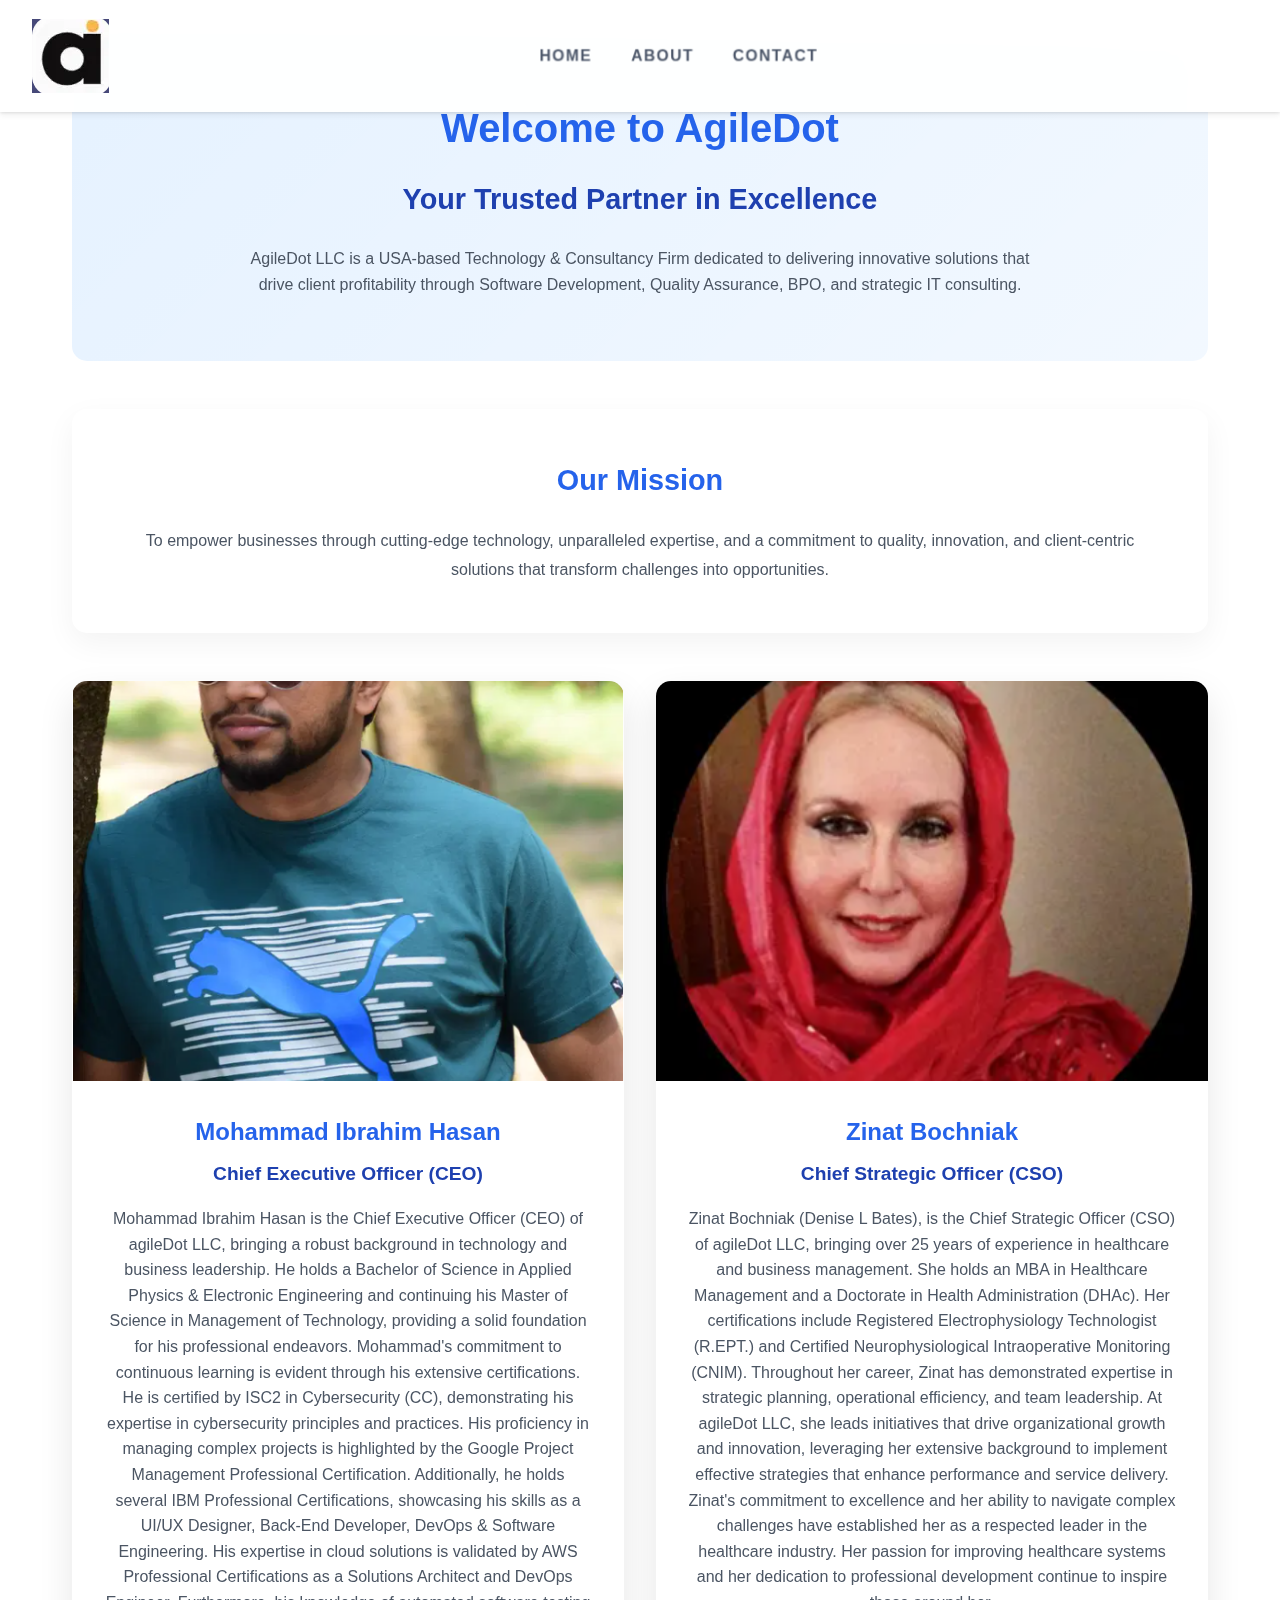
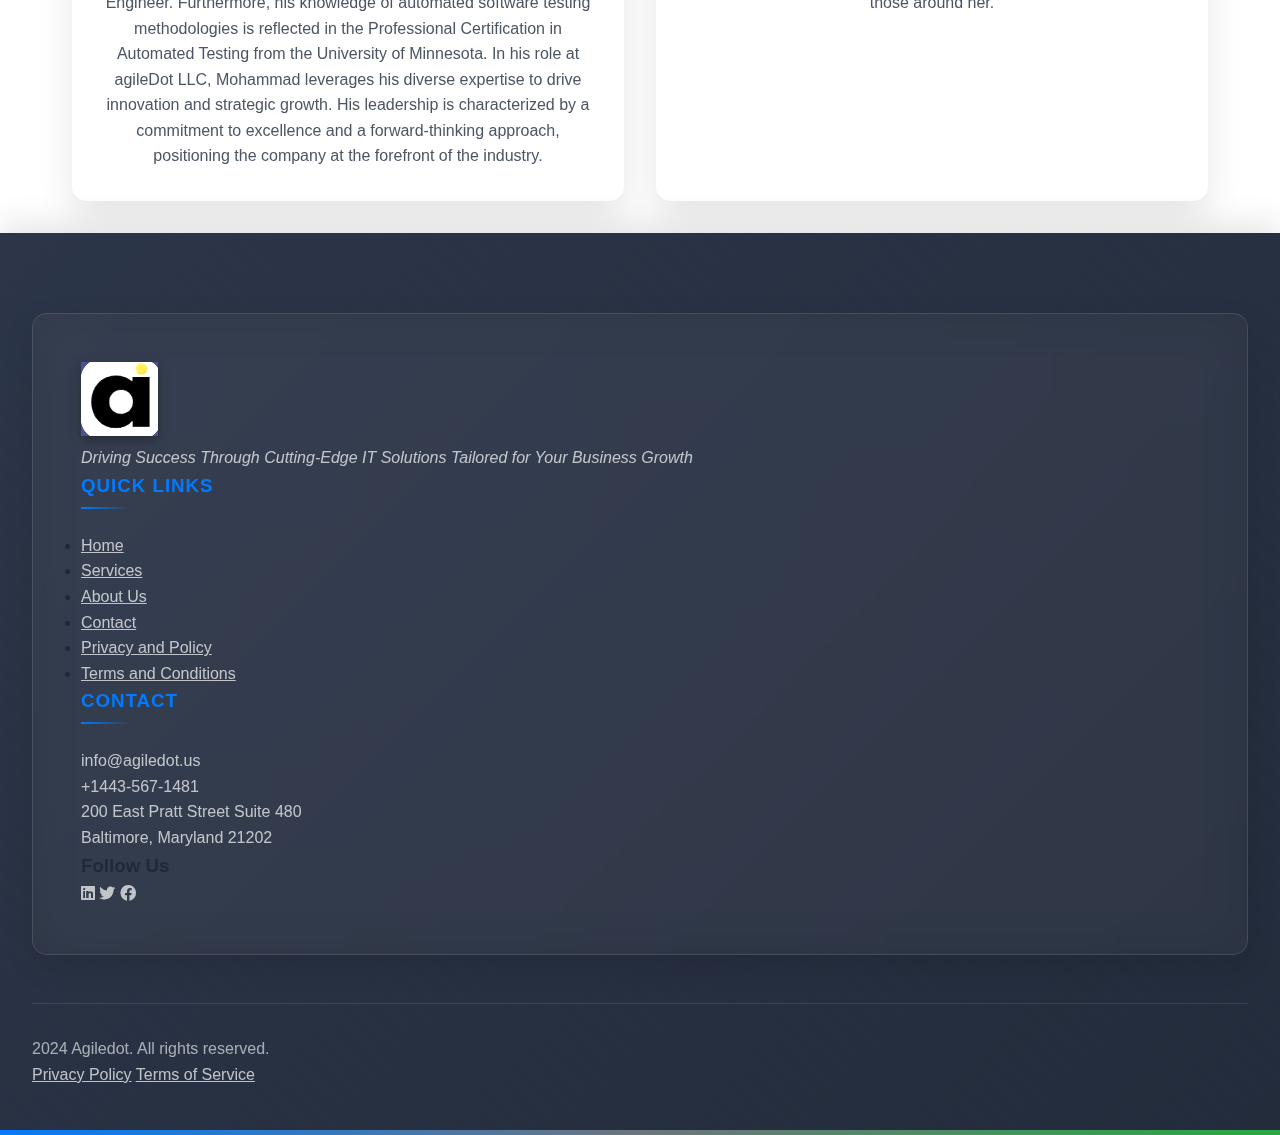
==== about.html @ 76a9b47a "Initial commit" ====
<!DOCTYPE html>
<html lang="en">
<head>
    <meta charset="UTF-8">
    <meta name="viewport" content="width=device-width, initial-scale=1.0">
    <title>About AgileDot - Your Trusted Technology Partner</title>
    <link rel="stylesheet" href="styles.css">
    <link rel="stylesheet" href="https://cdnjs.cloudflare.com/ajax/libs/font-awesome/6.0.0-beta3/css/all.min.css">
</head>
<body class="about-page">
    <nav class="navbar">
        <div class="navbar-container">
            <div class="logo">
                <img src="./images/logo.png" alt="logo">
            </div>
            <div class="nav-links">
                <a href="index.html">Home</a>
                <a href="about.html">About</a>
                <a href="contact.html">Contact</a>
            </div>
    </nav>

    <main class="about-main">
        <section class="about-hero">
            <div class="hero-content">
                <h1 class="hero-title">Welcome to AgileDot</h1>
                <h2 class="hero-subtitle">Your Trusted Partner in Excellence</h2>
                <p class="hero-description">
                    AgileDot LLC is a USA-based Technology & Consultancy Firm dedicated to delivering innovative solutions 
                    that drive client profitability through Software Development, Quality Assurance, BPO, and strategic IT consulting.
                </p>
            </div>
        </section>

        <section class="about-company">
            <div class="company-mission">
                <h3>Our Mission</h3>
                <p>
                    To empower businesses through cutting-edge technology, unparalleled expertise, and a commitment to 
                    quality, innovation, and client-centric solutions that transform challenges into opportunities.
                </p>
            </div>
        </section>

        <section class="leadership-section">
            <div class="leadership-container">
                <div class="leader-card" data-aos="fade-right">
                    <div class="leader-image">
                        <img src="./images/ibrahim vai.png" alt="Mohammad Ibrahim Hasan">
                        <div class="leader-overlay">
                            <h4>Mohammad Ibrahim Hasan</h4>
                            <p>Chief Executive Officer</p>
                        </div>
                    </div>
                    <div class="leader-details">
                        <h3>Mohammad Ibrahim Hasan</h3>
                        <h4>Chief Executive Officer (CEO)</h4>
                        <!-- <div class="leader-credentials">
                            <div class="credential-group">
                                <i class="fas fa-graduation-cap"></i>
                                <span>B.Sc. Applied Physics & Electronic Engineering</span>
                            </div>
                            <div class="credential-group">
                                <i class="fas fa-certificate"></i>
                                <span>Certifications: ISC2 Cybersecurity, Google Project Management, IBM Professional</span>
                            </div>
                        </div> -->
                        <p class="leader-bio">
                            Mohammad Ibrahim Hasan is the Chief Executive Officer (CEO) of agileDot LLC, bringing a robust background in technology and business leadership. He holds a Bachelor of Science in Applied Physics & Electronic Engineering and continuing his Master of Science in Management of Technology, providing a solid foundation for his professional endeavors.
Mohammad's commitment to continuous learning is evident through his extensive certifications. He is certified by ISC2 in Cybersecurity (CC), demonstrating his expertise in cybersecurity principles and practices. His proficiency in managing complex projects is highlighted by the Google Project Management Professional Certification. Additionally, he holds several IBM Professional Certifications, showcasing his skills as a UI/UX Designer, Back-End Developer, DevOps & Software Engineering. His expertise in cloud solutions is validated by AWS Professional Certifications as a Solutions Architect and DevOps Engineer. Furthermore, his knowledge of automated software testing methodologies is reflected in the Professional Certification in Automated Testing from the University of Minnesota.
In his role at agileDot LLC, Mohammad leverages his diverse expertise to drive innovation and strategic growth. His leadership is characterized by a commitment to excellence and a forward-thinking approach, positioning the company at the forefront of the industry.
                        </p>
                    </div>
                </div>

                <div class="leader-card" data-aos="fade-left">
                    <div class="leader-image">
                        <img src="./images/zinnat mam.png" alt="Zinat Bochniak">
                        <div class="leader-overlay">
                            <h4>Zinat Bochniak</h4>
                            <p>Chief Strategic Officer</p>
                        </div>
                    </div>
                    <div class="leader-details">
                        <h3>Zinat Bochniak</h3>
                        <h4>Chief Strategic Officer (CSO)</h4>
                        <!-- <div class="leader-credentials">
                            <div class="credential-group">
                                <i class="fas fa-graduation-cap"></i>
                                <span>MBA Healthcare Management, Doctorate in Health Administration</span>
                            </div>
                            <div class="credential-group">
                                <i class="fas fa-certificate"></i>
                                <span>Certifications: R.EPT, CNIM</span>
                            </div>
                        </div> -->
                        <p class="leader-bio">
                            Zinat Bochniak (Denise L Bates), is the Chief Strategic Officer (CSO) of agileDot LLC, bringing over 25 years of experience in healthcare and business management. She holds an MBA in Healthcare Management and a Doctorate in Health Administration (DHAc). Her certifications include Registered Electrophysiology Technologist (R.EPT.) and Certified Neurophysiological Intraoperative Monitoring (CNIM).
Throughout her career, Zinat has demonstrated expertise in strategic planning, operational efficiency, and team leadership. At agileDot LLC, she leads initiatives that drive organizational growth and innovation, leveraging her extensive background to implement effective strategies that enhance performance and service delivery.
Zinat's commitment to excellence and her ability to navigate complex challenges have established her as a respected leader in the healthcare industry. Her passion for improving healthcare systems and her dedication to professional development continue to inspire those around her.
                        </p>
                    </div>
                </div>
            </div>
        </section>
    </main>

    <footer class="footer">
        <div class="footer-container">
            <div class="footer-content">
                <div class="footer-logo">
                    <img src="./images/logo.png" alt="AgileDot Logo">
                    <p>Driving Success Through Cutting-Edge IT Solutions Tailored for Your Business Growth</p>
                </div>
                <div class="footer-links">
                    <div class="footer-section">
                        <h3>Quick Links</h3>
                        <ul>
                            <li><a href="index.html">Home</a></li>
                            <li><a href="#services">Services</a></li>
                            <li><a href="about.html">About Us</a></li>
                            <li><a href="contact.html">Contact</a></li>
                            <li><a href="#">Privacy and Policy</a></li>
                            <li><a href="#">Terms and Conditions</a></li>
                        </ul>
                    </div>
                    <div class="footer-section">
                        <h3>Contact</h3>
                        <p>info@agiledot.us</p>
                        <p>+1443-567-1481</p>
                        <p>200 East Pratt Street Suite 480</p>
                        <p>Baltimore, Maryland 21202</p>
                    </div>
                </div>
                <div class="footer-social">
                    <h3>Follow Us</h3>
                    <div class="social-links">
                        <a href="#"><i class="fab fa-linkedin"></i></a>
                        <a href="#"><i class="fab fa-twitter"></i></a>
                        <a href="#"><i class="fab fa-facebook"></i></a>
                    </div>
                </div>
            </div>
            <div class="footer-bottom">
                <p> 2024 Agiledot. All rights reserved.</p>
                <div class="footer-legal-links">
                    <a href="#">Privacy Policy</a>
                    <a href="#">Terms of Service</a>
                </div>
            </div>
        </div>
    </footer>

    <script src="script.js"></script>
</body>
</html>
---- styles.css ----
/* Modern CSS Reset and Variables */
:root {
    --primary-color: #2563eb;
    --secondary-color: #1e40af;
    --text-color: #1f2937;
    --background-color: #ffffff;
    --accent-color: #3b82f6;
    --primary-gradient: linear-gradient(135deg, #2563eb, #1e40af);
    --secondary-gradient: linear-gradient(45deg, #4338ca, #3730a3);
    --text-gradient: linear-gradient(90deg, #ffffff, #e2e8f0);
    --hover-transition: all 0.4s cubic-bezier(0.4, 0, 0.2, 1);
    --primary-gradient: linear-gradient(135deg, #2563eb, #1e40af);
    --secondary-gradient: linear-gradient(45deg, #3b82f6, #2563eb);
    --text-color-dark: #1f2937;
    --text-color-light: #4b5563;
    --transition-speed: 0.6s;
    --border-radius: 30px;
}

* {
    margin: 0;
    padding: 0;
    box-sizing: border-box;
}

body {
    font-family: 'Segoe UI', Tahoma, Geneva, Verdana, sans-serif;
    line-height: 1.6;
    color: var(--text-color);
}

/* Advanced Navigation Bar Styling */
.navbar {
    display: flex;
    justify-content: space-between;
    align-items: center;
    padding: 1.5rem 4rem;
    position: fixed;
    top: 0;
    left: 0;
    width: 100%;
    z-index: 1000;
    background: rgba(255, 255, 255, 0.95);
    backdrop-filter: saturate(180%) blur(20px);
    box-shadow: 
        0 4px 6px rgba(0, 0, 0, 0.05),
        0 1px 3px rgba(0, 0, 0, 0.1);
    transition: all 0.4s cubic-bezier(0.4, 0, 0.2, 1);
    will-change: transform, background-color;
}

.navbar-container {
    display: flex;
    align-items: center;
    width: 100%;
    max-width: 2400px;
    margin: 0 auto;
}

.logo {
    display: flex;
    align-items: center;
    font-size: 1.8rem;
    font-weight: 900;
    color: #2563eb;
    text-transform: uppercase;
    letter-spacing: 2px;
    perspective: 1000px;
    transform-style: preserve-3d;
    transition: all 0.4s cubic-bezier(0.4, 0, 0.2, 1);
}

.logo:hover {
    transform: 
        perspective(1000px) 
        rotateX(10deg) 
        rotateY(10deg) 
        scale(1.05);
}

.nav-links {
    display: flex;
    align-items: center;
    justify-content: center;
    flex-grow: 1;
    gap: 3rem;
    perspective: 2000px;
    transform-style: preserve-3d;
}

.nav-links a {
    position: relative;
    text-decoration: none;
    color: #4a5568;
    font-weight: 600;
    font-size: 1.1rem;
    text-transform: uppercase;
    letter-spacing: 1.5px;
    transition: all 0.4s cubic-bezier(0.4, 0, 0.2, 1);
    transform: translateZ(-50px);
    will-change: transform, color;
}

.nav-links a::before {
    content: '';
    position: absolute;
    bottom: -8px;
    left: 0;
    width: 0;
    height: 3px;
    background: linear-gradient(
        to right, 
        #2563eb, 
        #3b82f6
    );
    transition: 
        width 0.4s cubic-bezier(0.4, 0, 0.2, 1),
        background 0.4s ease;
}

.nav-links a:hover {
    color: #2563eb;
    transform: 
        perspective(2000px) 
        translateZ(0) 
        rotateX(10deg) 
        scale(1.1);
}

.nav-links a:hover::before {
    width: 100%;
}

.nav-cta {
    display: flex;
    align-items: center;
    gap: 1.5rem;
}

.nav-cta-button {
    padding: 0.8rem 2rem;
    background: linear-gradient(
        135deg, 
        #2563eb, 
        #3b82f6
    );
    color: white;
    border-radius: 50px;
    font-weight: 700;
    text-transform: uppercase;
    letter-spacing: 1.5px;
    box-shadow: 
        0 10px 20px rgba(37, 99, 235, 0.2),
        0 6px 10px rgba(37, 99, 235, 0.1);
    transition: all 0.4s cubic-bezier(0.4, 0, 0.2, 1);
    will-change: transform, box-shadow;
}

.nav-cta-button:hover {
    transform: translateY(-5px);
    box-shadow: 
        0 15px 30px rgba(37, 99, 235, 0.3),
        0 10px 15px rgba(37, 99, 235, 0.2);
}

/* Responsive Adjustments */
@media (max-width: 1400px) {
    .navbar {
        padding: 1.2rem 2rem;
    }

    .nav-links {
        gap: 2.5rem;
    }

    .nav-links a {
        font-size: 1rem;
    }
}

@media (max-width: 1024px) {
    .navbar {
        padding: 1rem 1.5rem;
    }

    .nav-links {
        gap: 2rem;
    }

    .nav-links a {
        font-size: 0.9rem;
    }

    .nav-cta-button {
        padding: 0.6rem 1.5rem;
    }
}

@media (max-width: 768px) {
    .navbar {
        flex-direction: column;
        padding: 1rem;
    }

    .navbar-container {
        flex-direction: column;
        align-items: center;
    }

    .nav-links {
        margin: 1rem 0;
        gap: 1.5rem;
    }

    .nav-cta {
        flex-direction: column;
        width: 100%;
        align-items: center;
    }

    .nav-cta-button {
        width: 100%;
        text-align: center;
    }
}

/* Hero Section Styles */
.hero-section {
    position: relative;
    height: 100vh;
    width: 100%;
    display: flex;
    align-items: center;
    justify-content: center;
    overflow: hidden;
    background: linear-gradient(135deg, #0a1930, #1e3a8a);
}

.hero-overlay {
    position: absolute;
    top: 0;
    left: 0;
    width: 100%;
    height: 100%;
    background: 
        linear-gradient(45deg, rgba(10, 25, 48, 0.95), rgba(30, 58, 138, 0.85)),
        url('images/tech-bg.jpg') center/cover;
    opacity: 1;
}

.hero-content {
    position: relative;
    z-index: 2;
    width: 100%;
    max-width: 100%;
    text-align: center;
    padding: 0 1rem;
    color: white;
}

.animate-text {
    font-size: min(3vw, 3.2rem);
    font-weight: 700;
    margin-bottom: 1.5rem;
    line-height: 1.2;
    opacity: 0;
    transform: translateY(30px);
    animation: fadeInUp 1s ease forwards;
    background: linear-gradient(120deg, #ffffff, #e2e8f0);
    -webkit-background-clip: text;
    background-clip: text;
    -webkit-text-fill-color: transparent;
    text-shadow: 0 2px 10px rgba(0, 0, 0, 0.1);
    white-space: nowrap;
    display: inline-block;
    width: auto;
}

.subtitle {
    font-size: 1.5rem;
    opacity: 0;
    transform: translateY(30px);
    animation: fadeInUp 1s ease forwards 0.5s;
    color: #e2e8f0;
    margin-bottom: 2rem;
}

.hero-buttons {
    display: flex;
    gap: 1rem;
    justify-content: center;
    opacity: 0;
    transform: translateY(30px);
    animation: fadeInUp 1s ease forwards 0.8s;
}

.btn {
    padding: 1rem 2rem;
    border-radius: 50px;
    font-weight: 600;
    text-decoration: none;
    transition: all 0.3s ease;
    text-transform: uppercase;
    letter-spacing: 1px;
}

.btn-primary {
    background: var(--primary-color);
    color: white;
    box-shadow: 0 4px 15px rgba(37, 99, 235, 0.3);
}

.btn-secondary {
    background: transparent;
    color: white;
    border: 2px solid rgba(255, 255, 255, 0.5);
}

.btn-primary:hover {
    transform: translateY(-2px);
    box-shadow: 0 6px 20px rgba(37, 99, 235, 0.4);
}

.btn-secondary:hover {
    background: rgba(255, 255, 255, 0.1);
    transform: translateY(-2px);
}

/* Quantum Particle Background */
@keyframes particleAnimation {
    0% { transform: translateY(0) rotate(0deg); }
    50% { transform: translateY(-50px) rotate(180deg); }
    100% { transform: translateY(0) rotate(360deg); }
}

.quantum-particles {
    position: absolute;
    top: 0;
    left: 0;
    width: 100%;
    height: 100%;
    pointer-events: none;
    overflow: hidden;
}

.quantum-particle {
    position: absolute;
    background: rgba(37, 99, 235, 0.1);
    border-radius: 50%;
    animation: particleAnimation 10s infinite linear;
    opacity: 0.5;
}

/* Mission and Vision Section */
.mission-vision-section {
    background: linear-gradient(135deg, #0a1930, #1e3a8a);
    position: relative;
    overflow: hidden;
    padding: 6rem 2rem;
}

.mission-vision-container {
    display: flex;
    justify-content: space-between;
    align-items: center;
    max-width: 1400px;
    margin: 0 auto;
    position: relative;
    z-index: 10;
}

.mission-card, .vision-card {
    width: 48%;
    background: rgba(255, 255, 255, 0.05);
    border: 1px solid rgba(255, 255, 255, 0.1);
    backdrop-filter: blur(10px);
    border-radius: 20px;
    padding: 3rem;
    position: relative;
    overflow: hidden;
    transition: var(--hover-transition);
    transform-style: preserve-3d;
    perspective: 1000px;
}

.mission-card::before, 
.vision-card::before {
    content: '';
    position: absolute;
    top: -50%;
    left: -50%;
    width: 200%;
    height: 200%;
    background: radial-gradient(
        circle at center, 
        rgba(37, 99, 235, 0.2) 0%, 
        transparent 70%
    );
    transform: rotate(-45deg);
    z-index: -1;
    opacity: 0;
    transition: opacity 0.5s ease;
}

.mission-card:hover::before, 
.vision-card:hover::before {
    opacity: 1;
}

.mission-icon, .vision-icon {
    font-size: 4rem;
    background: var(--primary-gradient);
    -webkit-background-clip: text;
    background-clip: text;
    color: transparent;
    margin-bottom: 1.5rem;
    transition: transform 0.5s ease;
}

.mission-card:hover .mission-icon,
.vision-card:hover .vision-icon {
    transform: scale(1.2) rotate(360deg);
}

.mission-title, .vision-title {
    font-size: 2.5rem;
    background: var(--text-gradient);
    -webkit-background-clip: text;
    background-clip: text;
    color: transparent;
    margin-bottom: 1.5rem;
    letter-spacing: 2px;
    text-transform: uppercase;
}

.mission-text, .vision-text {
    color: rgba(255, 255, 255, 0.8);
    line-height: 1.8;
    position: relative;
}

.mission-text::after, 
.vision-text::after {
    content: '';
    position: absolute;
    bottom: -10px;
    left: 0;
    width: 50px;
    height: 3px;
    background: var(--primary-gradient);
}

/* Core Values Section */
.core-values-section {
    background: linear-gradient(135deg, #f5f7fa, #e6e9f0);
    padding: 6rem 2rem;
    position: relative;
    overflow: hidden;
}

.core-values-header-container {
    max-width: 1400px;
    margin: 0 auto 4rem;
    position: relative;
    perspective: 1000px;
}

.core-values-header-wrapper {
    background: white;
    border-radius: 20px;
    padding: 3rem;
    box-shadow: 0 20px 40px rgba(0, 0, 0, 0.1);
    position: relative;
    overflow: hidden;
    transform-style: preserve-3d;
    transition: all 0.6s cubic-bezier(0.4, 0, 0.2, 1);
}

.core-values-header-wrapper::before {
    content: '';
    position: absolute;
    top: -50%;
    left: -50%;
    width: 200%;
    height: 200%;
    background: radial-gradient(
        circle at center, 
        rgba(37, 99, 235, 0.1) 0%, 
        transparent 70%
    );
    transform: rotate(-45deg);
    z-index: -1;
    opacity: 0;
    transition: opacity 0.5s ease;
}

.core-values-header-wrapper:hover::before {
    opacity: 1;
}

.core-values-main-title {
    font-size: 3rem;
    background: linear-gradient(90deg, #2563eb, #1e40af);
    -webkit-background-clip: text;
    background-clip: text;
    color: transparent;
    margin-bottom: 1.5rem;
    text-align: center;
    letter-spacing: 2px;
    text-transform: uppercase;
    position: relative;
    display: inline-block;
    width: 100%;
}

.core-values-main-title::after {
    content: '';
    position: absolute;
    bottom: -10px;
    left: 50%;
    transform: translateX(-50%);
    width: 100px;
    height: 4px;
    background: linear-gradient(to right, #2563eb, #1e40af);
}

.core-values-description {
    text-align: center;
    color: #4a5568;
    line-height: 1.8;
    max-width: 900px;
    margin: 0 auto;
    position: relative;
    opacity: 0.9;
}

.core-values-grid {
    display: grid;
    grid-template-columns: repeat(auto-fit, minmax(250px, 1fr));
    gap: 2rem;
    max-width: 1400px;
    margin: 0 auto;
    position: relative;
}

.value-card {
    background: white;
    border-radius: 20px;
    padding: 2.5rem;
    text-align: center;
    box-shadow: 0 15px 35px rgba(0, 0, 0, 0.1);
    transition: all 0.6s cubic-bezier(0.4, 0, 0.2, 1);
    position: relative;
    overflow: hidden;
    transform-style: preserve-3d;
}

.value-card::before {
    content: '';
    position: absolute;
    top: -50%;
    left: -50%;
    width: 200%;
    height: 200%;
    background: radial-gradient(
        circle at center, 
        rgba(37, 99, 235, 0.1) 0%, 
        transparent 70%
    );
    transform: rotate(-45deg);
    z-index: -1;
    opacity: 0;
    transition: opacity 0.5s ease;
}

.value-card:hover::before {
    opacity: 1;
}

.value-card:hover {
    transform: translateY(-10px) rotateX(10deg);
    box-shadow: 0 25px 50px rgba(0, 0, 0, 0.15);
}

.value-icon {
    font-size: 3.5rem;
    background: linear-gradient(135deg, #2563eb, #1e40af);
    -webkit-background-clip: text;
    background-clip: text;
    color: transparent;
    margin-bottom: 1.5rem;
    transition: transform 0.5s ease;
    display: inline-block;
}

.value-card:hover .value-icon {
    transform: scale(1.2) rotate(360deg);
}

.value-card h3 {
    font-size: 1.5rem;
    margin-bottom: 1rem;
    background: linear-gradient(90deg, #2563eb, #1e40af);
    -webkit-background-clip: text;
    background-clip: text;
    color: transparent;
}

.value-card p {
    color: #4a5568;
    line-height: 1.6;
    opacity: 0.9;
}

/* Services Section Enhanced Styling */
.services-section {
    background: linear-gradient(135deg, #f5f7fa, #e6e9f0);
    padding: 6rem 2rem;
    position: relative;
    overflow: hidden;
}

.services-header {
    text-align: center;
    margin-bottom: 4rem;
    max-width: 800px;
    margin-left: auto;
    margin-right: auto;
}

.services-header h2 {
    font-size: 3rem;
    background: linear-gradient(90deg, #2563eb, #1e40af);
    -webkit-background-clip: text;
    background-clip: text;
    color: transparent;
    margin-bottom: 1rem;
    text-transform: uppercase;
    letter-spacing: 2px;
}

.services-header p {
    color: #4a5568;
    font-size: 1.2rem;
    line-height: 1.6;
    opacity: 0.9;
}

.services-grid {
    display: flex;
    flex-direction: column;
    gap: 3rem;
    max-width: 1400px;
    margin: 0 auto;
}

.service-category {
    background: white;
    border-radius: 20px;
    padding: 3rem;
    box-shadow: 0 20px 40px rgba(0, 0, 0, 0.1);
    transition: all 0.6s cubic-bezier(0.4, 0, 0.2, 1);
}

.service-category h3 {
    text-align: center;
    font-size: 2rem;
    background: linear-gradient(90deg, #2563eb, #1e40af);
    -webkit-background-clip: text;
    background-clip: text;
    color: transparent;
    margin-bottom: 2rem;
    position: relative;
}

.service-category h3::after {
    content: '';
    position: absolute;
    bottom: -10px;
    left: 50%;
    transform: translateX(-50%);
    width: 100px;
    height: 4px;
    background: linear-gradient(to right, #2563eb, #1e40af);
}

.services-subcategory {
    display: grid;
    grid-template-columns: repeat(auto-fit, minmax(250px, 1fr));
    gap: 2rem;
}

.service-card {
    background: #f9fafb;
    border-radius: 15px;
    padding: 2rem;
    text-align: center;
    box-shadow: 0 10px 25px rgba(0, 0, 0, 0.05);
    transition: all 0.5s ease;
    position: relative;
    overflow: hidden;
}

.service-card:hover {
    transform: translateY(-10px);
    box-shadow: 0 20px 40px rgba(0, 0, 0, 0.1);
}

.service-icon {
    font-size: 3.5rem;
    margin-bottom: 1.5rem;
    background: linear-gradient(135deg, #2563eb, #1e40af);
    -webkit-background-clip: text;
    background-clip: text;
    color: transparent;
    transition: transform 0.5s ease;
    display: inline-block;
}

.service-card:hover .service-icon {
    transform: scale(1.2) rotate(360deg);
}

.service-card h4 {
    font-size: 1.3rem;
    margin-bottom: 1rem;
    color: #2563eb;
    transition: color 0.3s ease;
}

.service-card p {
    color: #4a5568;
    font-size: 0.95rem;
    line-height: 1.6;
    opacity: 0.9;
}

/* Partners Section Advanced Styling */
.partners-section {
    background: linear-gradient(135deg, #f5f7fa, #e6e9f0);
    padding: 6rem 2rem;
    position: relative;
    overflow: hidden;
}

.partners-header {
    text-align: center;
    margin-bottom: 4rem;
    max-width: 800px;
    margin-left: auto;
    margin-right: auto;
}

.partners-header h2 {
    font-size: 3rem;
    background: linear-gradient(90deg, #2563eb, #1e40af);
    -webkit-background-clip: text;
    background-clip: text;
    color: transparent;
    margin-bottom: 1rem;
    text-transform: uppercase;
    letter-spacing: 2px;
    position: relative;
}

.partners-header h2::after {
    content: '';
    position: absolute;
    bottom: -10px;
    left: 50%;
    transform: translateX(-50%);
    width: 100px;
    height: 4px;
    background: linear-gradient(to right, #2563eb, #1e40af);
}

.partners-header p {
    color: #4a5568;
    font-size: 1.2rem;
    line-height: 1.6;
    opacity: 0.9;
}

.partners-grid {
    display: grid;
    grid-template-columns: repeat(auto-fit, minmax(250px, 1fr));
    gap: 2.5rem;
    max-width: 1400px;
    margin: 0 auto;
}

.partner-card {
    background: white;
    border-radius: 20px;
    padding: 2.5rem;
    text-align: center;
    box-shadow: 0 20px 40px rgba(0, 0, 0, 0.1);
    transition: all 0.6s cubic-bezier(0.4, 0, 0.2, 1);
    position: relative;
    overflow: hidden;
    display: flex;
    flex-direction: column;
    align-items: center;
    perspective: 1000px;
    transform-style: preserve-3d;
}

.partner-card::before {
    content: '';
    position: absolute;
    top: -50%;
    left: -50%;
    width: 200%;
    height: 200%;
    background: radial-gradient(
        circle at center, 
        rgba(37, 99, 235, 0.1) 0%, 
        transparent 70%
    );
    transform: rotate(-45deg);
    z-index: -1;
    opacity: 0;
    transition: opacity 0.5s ease;
}

.partner-card:hover::before {
    opacity: 1;
}

.partner-logo-wrapper {
    width: 200px;
    height: 200px;
    display: flex;
    justify-content: center;
    align-items: center;
    margin-bottom: 1.5rem;
    border-radius: 50%;
    background: linear-gradient(135deg, #f5f7fa, #e6e9f0);
    box-shadow: 0 15px 35px rgba(0, 0, 0, 0.1);
    transition: all 0.6s cubic-bezier(0.4, 0, 0.2, 1);
}

.partner-card:hover .partner-logo-wrapper {
    transform: rotate(360deg) scale(1.1);
    box-shadow: 0 25px 50px rgba(0, 0, 0, 0.15);
}

.partner-logo {
    max-width: 120px;
    max-height: 120px;
    object-fit: contain;
    transition: transform 0.6s ease;
}

.partner-card:hover .partner-logo {
    transform: scale(1.2);
}

.partner-details {
    text-align: center;
    margin-bottom: 1.5rem;
}

.partner-details h3 {
    font-size: 1.4rem;
    color: #2563eb;
    margin-bottom: 0.75rem;
    transition: color 0.3s ease;
}

.partner-details p {
    color: #4a5568;
    font-size: 0.95rem;
    line-height: 1.6;
    opacity: 0.9;
}

.partner-overlay {
    position: absolute;
    bottom: 0;
    left: 0;
    width: 100%;
    background: linear-gradient(to bottom, transparent, rgba(37, 99, 235, 0.1));
    opacity: 0;
    transform: translateY(100%);
    transition: all 0.6s cubic-bezier(0.4, 0, 0.2, 1);
    display: flex;
    justify-content: center;
    align-items: center;
    padding: 1rem;
}

.partner-card:hover .partner-overlay {
    opacity: 1;
    transform: translateY(0);
}

.partner-link {
    color: #2563eb;
    text-decoration: none;
    font-weight: bold;
    display: flex;
    align-items: center;
    gap: 0.5rem;
    transition: color 0.3s ease;
}

.partner-link:hover {
    color: #1e40af;
}

.partner-link i {
    font-size: 1.2rem;
}

/* Clients Section Advanced Styling */
.clients-section {
    background: linear-gradient(to bottom right, #f8fafc, #f1f5f9);
    padding: 6rem 2rem;
    overflow: hidden;
    position: relative;
}

.clients-section::before {
    content: '';
    position: absolute;
    top: -50%;
    left: -50%;
    width: 200%;
    height: 200%;
    background: radial-gradient(circle at center, rgba(37, 99, 235, 0.03) 0%, transparent 70%);
    transform: rotate(-45deg);
    z-index: 1;
    opacity: 0.5;
}

.clients-grid {
    display: flex;
    flex-wrap: wrap;
    justify-content: center;
    align-items: center;
    gap: 4rem;
    max-width: 2400px;
    margin: 0 auto;
    position: relative;
    z-index: 10;
    perspective: 3000px;
}

.client-card {
    flex: 0 1 calc(33.333% - 4rem);
    background: white;
    border-radius: var(--border-radius);
    padding: 3.5rem;
    text-align: center;
    box-shadow: 0 30px 60px rgba(0, 0, 0, 0.08), 0 15px 30px rgba(0, 0, 0, 0.04);
    transition: all var(--transition-speed) cubic-bezier(0.4, 0, 0.2, 1);
    position: relative;
    overflow: hidden;
    display: flex;
    flex-direction: column;
    align-items: center;
    transform-style: preserve-3d;
    transform: perspective(2000px) translateZ(-100px) rotateX(15deg) rotateY(15deg);
    opacity: 0.9;
    border: 3px solid transparent;
    will-change: transform, box-shadow;
    animation: floatingCard 4s ease-in-out infinite alternate;
}

@keyframes floatingCard {
    0% {
        transform: perspective(2000px) translateZ(-100px) rotateX(15deg) rotateY(15deg) translateY(0);
    }
    50% {
        transform: perspective(2000px) translateZ(-50px) rotateX(10deg) rotateY(10deg) translateY(-20px);
    }
    100% {
        transform: perspective(2000px) translateZ(-100px) rotateX(15deg) rotateY(15deg) translateY(0);
    }
}

.client-card:hover {
    transform: perspective(2000px) translateZ(50px) rotateX(0) rotateY(0) scale(1.05);
    box-shadow: 0 50px 100px rgba(0, 0, 0, 0.12), 0 20px 40px rgba(0, 0, 0, 0.06);
    opacity: 1;
    border-color: rgba(37, 99, 235, 0.2);
    animation-play-state: paused;
}

.client-logo-wrapper {
    width: 400px;
    height: 400px;
    display: flex;
    justify-content: center;
    align-items: center;
    margin-bottom: 3rem;
    border-radius: 50%;
    background: linear-gradient(135deg, #f5f7fa, #e6e9f0);
    box-shadow: 0 25px 50px rgba(0, 0, 0, 0.08), inset 0 15px 30px rgba(0, 0, 0, 0.04);
    transition: all var(--transition-speed) cubic-bezier(0.4, 0, 0.2, 1);
    position: relative;
    overflow: hidden;
    transform: scale(0.6) rotateZ(-15deg);
    border: 4px solid transparent;
    will-change: transform, box-shadow;
    animation: orbitLogo 6s linear infinite;
}

@keyframes orbitLogo {
    0% {
        transform: scale(0.6) rotateZ(-15deg) rotate(0deg);
    }
    50% {
        transform: scale(0.7) rotateZ(15deg) rotate(180deg);
    }
    100% {
        transform: scale(0.6) rotateZ(-15deg) rotate(360deg);
    }
}

.client-card:hover .client-logo-wrapper {
    transform: scale(1) rotate(360deg) rotateZ(0);
    border-color: rgba(37, 99, 235, 0.3);
    box-shadow: 0 40px 80px rgba(0, 0, 0, 0.12), inset 0 20px 40px rgba(0, 0, 0, 0.06);
    animation-play-state: paused;
}

.client-logo {
    max-width: 280px;
    max-height: 280px;
    object-fit: contain;
    transition: transform var(--transition-speed) ease, filter var(--transition-speed) ease;
    filter: grayscale(100%) brightness(0.5) contrast(1.3) drop-shadow(0 10px 20px rgba(0, 0, 0, 0.1));
    will-change: transform, filter;
    animation: pulseLogo 3s ease-in-out infinite alternate;
}

@keyframes pulseLogo {
    0% {
        transform: scale(0.9);
        opacity: 0.8;
    }
    100% {
        transform: scale(1);
        opacity: 1;
    }
}

.client-card:hover .client-logo {
    transform: scale(1.3) rotate(10deg);
    filter: grayscale(0%) brightness(1) contrast(1) drop-shadow(0 20px 40px rgba(37, 99, 235, 0.1));
    animation-play-state: paused;
}

.client-details {
    text-align: center;
    margin-bottom: 3rem;
    transform: translateZ(50px);
    will-change: transform;
}

.client-details h3 {
    font-size: 2.2rem;
    color: var(--text-color-dark);
    margin-bottom: 1.5rem;
    transition: color var(--transition-speed) ease, transform var(--transition-speed) ease;
    letter-spacing: 2px;
    text-transform: uppercase;
    background: var(--secondary-gradient);
    -webkit-background-clip: text;
    background-clip: text;
    color: transparent;
    font-weight: 800;
    animation: textShimmer 3s infinite linear;
}

@keyframes textShimmer {
    0% {
        background-position: -100% 0;
    }
    100% {
        background-position: 100% 0;
    }
}

.client-card:hover .client-details h3 {
    transform: scale(1.1) translateZ(80px);
    letter-spacing: 2.5px;
    animation-play-state: paused;
}

.client-details p {
    color: var(--text-color-light);
    font-size: 1.2rem;
    line-height: 1.8;
    opacity: 0.9;
    transform: translateZ(30px);
    animation: subtleFloat 2s ease-in-out infinite alternate;
}

@keyframes subtleFloat {
    0% {
        transform: translateY(0) translateZ(30px);
    }
    100% {
        transform: translateY(-10px) translateZ(30px);
    }
}

.client-overlay {
    position: absolute;
    bottom: -100%;
    left: 0;
    width: 100%;
    background: linear-gradient(to bottom, transparent, rgba(37, 99, 235, 0.05));
    opacity: 0;
    transition: bottom var(--transition-speed) cubic-bezier(0.4, 0, 0.2, 1), opacity var(--transition-speed) ease;
    display: flex;
    justify-content: center;
    align-items: center;
    padding: 2rem;
    z-index: 10;
}

.client-card:hover .client-overlay {
    opacity: 1;
    bottom: 0;
}

.client-industry {
    color: #2563eb;
    font-weight: bold;
    font-size: 1.1rem;
    text-transform: uppercase;
    letter-spacing: 3px;
    background: var(--primary-gradient);
    -webkit-background-clip: text;
    background-clip: text;
    color: transparent;
    transition: letter-spacing var(--transition-speed) ease;
    transform: translateZ(40px);
    animation: industryPulse 2.5s infinite alternate;
}

@keyframes industryPulse {
    0% {
        transform: translateZ(40px) scale(0.95);
        opacity: 0.8;
    }
    100% {
        transform: translateZ(40px) scale(1);
        opacity: 1;
    }
}

.client-card:hover .client-industry {
    letter-spacing: 3.5px;
    animation-play-state: paused;
}

/* Advanced Staggered Entrance Animation */
.client-card {
    animation: advancedRiseUp 1.2s cubic-bezier(0.4, 0, 0.2, 1) forwards;
    opacity: 0;
    transform: perspective(2000px) translateY(100px) rotateX(30deg) rotateY(30deg) translateZ(-200px);
}

.client-card:nth-child(1) {
    animation-delay: 0.2s;
}

.client-card:nth-child(2) {
    animation-delay: 0.4s;
}

.client-card:nth-child(3) {
    animation-delay: 0.6s;
}

.client-card:nth-child(4) {
    animation-delay: 0.8s;
}

.client-card:nth-child(5) {
    animation-delay: 1s;
}

@keyframes advancedRiseUp {
    from {
        opacity: 0;
        transform: perspective(2000px) translateY(100px) rotateX(30deg) rotateY(30deg) translateZ(-200px);
    }
    to {
        opacity: 0.9;
        transform: perspective(2000px) translateY(0) rotateX(15deg) rotateY(15deg) translateZ(-100px);
    }
}

/* Responsive Adjustments */
@media (max-width: 1800px) {
    .client-card {
        flex: 0 1 calc(33.333% - 3.5rem);
    }
}

@media (max-width: 1400px) {
    .client-card {
        flex: 0 1 calc(50% - 3rem);
    }
}

@media (max-width: 1024px) {
    .client-card {
        flex: 0 1 calc(50% - 2.5rem);
    }
}

@media (max-width: 768px) {
    .client-card {
        flex: 0 1 100%;
    }
}

/* Responsive Adjustments */
@media (max-width: 1024px) {
    .core-values-grid {
        grid-template-columns: 1fr;
    }

    .core-values-main-title {
        font-size: 2.5rem;
    }

    .core-values-description {
        padding: 0 1rem;
    }
}

@media (max-width: 1024px) {
    .services-header h2 {
        font-size: 2.5rem;
    }

    .services-subcategory {
        grid-template-columns: 1fr;
    }

    .service-category {
        padding: 2rem;
    }
}

@media (max-width: 1024px) {
    .mission-vision-container,
    .core-values-grid,
    .services-grid,
    .partners-grid,
    .clients-grid {
        grid-template-columns: 1fr;
    }

    .mission-card,
    .vision-card,
    .value-card,
    .service-card,
    .partner-card,
    .client-card {
        width: 100%;
    }
}

@media (max-width: 1024px) {
    .partners-grid {
        grid-template-columns: 1fr;
    }

    .partners-header h2 {
        font-size: 2.5rem;
    }

    .partner-logo-wrapper {
        width: 150px;
        height: 150px;
    }
}

@media (max-width: 1024px) {
    .clients-grid {
        grid-template-columns: 1fr;
    }

    .clients-header h2 {
        font-size: 2.5rem;
    }

    .client-logo-wrapper {
        width: 150px;
        height: 150px;
    }
}

@media (max-width: 1024px) {
    .clients-header h2 {
        font-size: 2.5rem;
    }

    .clients-header p {
        font-size: 1rem;
    }

    .header-line {
        width: 50px;
    }

    .header-icon {
        font-size: 1.5rem;
    }
}

/* Sliding Banner Animation for Clients Section */
.sliding-banner {
    overflow: hidden;
    position: relative;
}

.slide-banner {
    display: flex;
    animation: slideBanner 20s linear infinite;
    gap: 20px;
}

.slide-item {
    flex: 0 0 auto;
    transition: transform 0.5s ease;
}

.slide-item:hover {
    transform: scale(1.05);
    z-index: 10;
}

@keyframes slideBanner {
    0% {
        transform: translateX(0);
    }
    50% {
        transform: translateX(-50%);
    }
    100% {
        transform: translateX(0);
    }
}

/* Slide-in Animations for Header */
.slide-in-left {
    opacity: 0;
    transform: translateX(-100%);
    animation: slideInLeft 1s forwards;
}

.slide-in-right {
    opacity: 0;
    transform: translateX(100%);
    animation: slideInRight 1s forwards;
}

@keyframes slideInLeft {
    to {
        opacity: 1;
        transform: translateX(0);
    }
}

@keyframes slideInRight {
    to {
        opacity: 1;
        transform: translateX(0);
    }
}

/* Responsive Adjustments */
@media (max-width: 768px) {
    .slide-banner {
        flex-direction: column;
        animation: none;
    }
    
    .slide-item {
        width: 100%;
    }
}

/* Animations and Transitions */
@keyframes fadeInUp {
    to {
        opacity: 1;
        transform: translateY(0);
    }
}

.scroll-animate {
    opacity: 0;
    transform: translateY(30px);
    transition: all 0.6s ease;
}

.scroll-animate.active {
    opacity: 1;
    transform: translateY(0);
}

/* Partner and Title Links */
.partners-title-link {
    text-decoration: none;
    color: var(--text-color);
    position: relative;
    transition: color 0.3s ease;
}

.partners-title-link::after {
    content: '';
    position: absolute;
    width: 100%;
    height: 2px;
    bottom: -5px;
    left: 0;
    background-color: var(--primary-color);
    transform: scaleX(0);
    transition: transform 0.3s ease;
}

.partners-title-link:hover {
    color: var(--primary-color);
}

.partners-title-link:hover::after {
    transform: scaleX(1);
}

.partner-details h3 a {
    text-decoration: none;
    color: var(--text-color);
    transition: color 0.3s ease;
}

.partner-details h3 a:hover {
    color: var(--primary-color);
}

.partner-logo a {
    display: block;
    width: 100%;
    height: 100%;
}

/* Premium Footer Styles */
.footer {
    background: linear-gradient(
        135deg, 
        rgba(33, 42, 62, 0.95) 0%, 
        rgba(23, 32, 48, 0.95) 100%
    );
    color: var(--text-color);
    padding: 5rem 2rem 3rem;
    position: relative;
    overflow: hidden;
    box-shadow: 0 -10px 30px rgba(0, 0, 0, 0.1);
}

.footer::before {
    content: '';
    position: absolute;
    top: -50%;
    left: -50%;
    width: 200%;
    height: 200%;
    background: 
        radial-gradient(
            ellipse at center, 
            rgba(0, 123, 255, 0.05) 0%, 
            transparent 70%
        ),
        repeating-linear-gradient(
            45deg,
            transparent 0,
            transparent 10px,
            rgba(255, 255, 255, 0.02) 10px,
            rgba(255, 255, 255, 0.02) 20px
        );
    z-index: 1;
    opacity: 0.3;
    mix-blend-mode: overlay;
}

.footer::after {
    content: '';
    position: absolute;
    bottom: 0;
    left: 0;
    width: 100%;
    height: 5px;
    background: linear-gradient(
        to right, 
        #007bff, 
        #6c757d, 
        #28a745
    );
    z-index: 3;
}

.footer-container {
    max-width: 1400px;
    margin: 0 auto;
    position: relative;
    z-index: 2;
    background: transparent;
}

.footer-content {
    background: rgba(255, 255, 255, 0.05);
    border-radius: 15px;
    padding: 3rem;
    margin-bottom: 3rem;
    box-shadow: 
        0 10px 30px rgba(0, 0, 0, 0.1),
        inset 0 0 50px rgba(0, 0, 0, 0.1);
    border: 1px solid rgba(255, 255, 255, 0.1);
    backdrop-filter: blur(10px);
}

.footer-section h3 {
    color: #007bff;
    position: relative;
    padding-bottom: 0.5rem;
    margin-bottom: 1.5rem;
    text-transform: uppercase;
    letter-spacing: 1px;
}

.footer-section h3::after {
    content: '';
    position: absolute;
    bottom: 0;
    left: 0;
    width: 50px;
    height: 2px;
    background: linear-gradient(
        to right, 
        #007bff, 
        transparent
    );
}

.footer-logo img {
    filter: 
        brightness(1.2) 
        contrast(1.2) 
        drop-shadow(0 4px 6px rgba(0, 0, 0, 0.3));
    transition: all 0.3s ease;
}

.footer-logo img:hover {
    transform: scale(1.05) rotate(2deg);
}

.footer-logo p {
    color: rgba(255, 255, 255, 0.7);
    font-style: italic;
    line-height: 1.7;
}

.footer-section ul li a,
.footer-section p {
    color: rgba(255, 255, 255, 0.7);
    transition: all 0.3s ease;
}

.footer-section ul li a:hover {
    color: #007bff;
    transform: translateX(10px);
}

.social-links a {
    color: rgba(255, 255, 255, 0.7);
    transition: all 0.3s ease;
}

.social-links a:hover {
    color: #007bff;
    transform: translateY(-5px) scale(1.2);
}

.footer-bottom {
    border-top: 1px solid rgba(255, 255, 255, 0.1);
    padding-top: 2rem;
}

.footer-bottom p {
    color: rgba(255, 255, 255, 0.6);
}

.footer-legal-links a {
    color: rgba(255, 255, 255, 0.7);
}

.footer-legal-links a:hover {
    color: #007bff;
}

@media (max-width: 768px) {
    .footer-content {
        grid-template-columns: 1fr;
        text-align: center;
    }

    .footer-logo,
    .footer-links,
    .footer-social {
        display: flex;
        flex-direction: column;
        align-items: center;
    }

    .footer-links {
        grid-template-columns: 1fr;
    }

    .social-links {
        justify-content: center;
    }

    .footer-bottom {
        flex-direction: column;
        gap: 1rem;
        text-align: center;
    }
}

/* Ultra-Innovative Clients Header Design */
.clients-header {
    position: relative;
    text-align: center;
    max-width: 1200px;
    margin: 0 auto 5rem;
    padding: 3rem 2rem;
    overflow: hidden;
    perspective: 2000px;
    transform-style: preserve-3d;
}

.clients-header::before,
.clients-header::after {
    content: '';
    position: absolute;
    top: 0;
    left: 0;
    width: 100%;
    height: 100%;
    pointer-events: none;
    z-index: -1;
    opacity: 0.6;
    transition: all 0.8s cubic-bezier(0.25, 0.1, 0.25, 1);
}

.clients-header::before {
    background: linear-gradient(135deg, rgba(37, 99, 235, 0.05) 0%, rgba(37, 99, 235, 0.02) 100%);
    transform: skewX(-15deg);
}

.clients-header::after {
    background: radial-gradient(circle at center, rgba(37, 99, 235, 0.03) 0%, transparent 70%);
    animation: backgroundPulse 6s infinite alternate;
}

@keyframes backgroundPulse {
    0% {
        transform: scale(1) rotate(-5deg);
        opacity: 0.6;
    }
    100% {
        transform: scale(1.05) rotate(5deg);
        opacity: 0.8;
    }
}

.clients-header-container {
    position: relative;
    display: flex;
    flex-direction: column;
    align-items: center;
    transform: perspective(2000px) rotateX(10deg) rotateY(5deg) translateZ(-50px);
    transition: all 0.8s cubic-bezier(0.25, 0.1, 0.25, 1);
}

.clients-header:hover .clients-header-container {
    transform: perspective(2000px) rotateX(0) rotateY(0) translateZ(0);
}

.clients-header h2 {
    font-size: 4rem;
    font-weight: 900;
    letter-spacing: 2px;
    text-transform: uppercase;
    background: linear-gradient(45deg, #2563eb, #1e40af, #3b82f6);
    -webkit-background-clip: text;
    background-clip: text;
    color: transparent;
    position: relative;
    display: inline-block;
    margin-bottom: 1.5rem;
    transition: all 0.8s cubic-bezier(0.25, 0.1, 0.25, 1);
    transform: translateZ(50px);
    will-change: transform, letter-spacing;
}

.clients-header h2::before,
.clients-header h2::after {
    content: attr(data-text);
    position: absolute;
    top: 0;
    left: 0;
    z-index: -1;
    color: transparent;
    background: linear-gradient(45deg, rgba(37, 99, 235, 0.1), rgba(37, 99, 235, 0.05));
    -webkit-background-clip: text;
    background-clip: text;
    opacity: 0.3;
    transition: all 0.8s cubic-bezier(0.25, 0.1, 0.25, 1);
}

.clients-header h2::before {
    transform: translateZ(-50px) scale(1.05);
}

.clients-header h2::after {
    transform: translateZ(-100px) scale(1.1);
}

.clients-header:hover h2 {
    letter-spacing: 3px;
}

.clients-header:hover h2::before {
    transform: translateZ(-30px) scale(1.03);
    opacity: 0.5;
}

.clients-header:hover h2::after {
    transform: translateZ(-70px) scale(1.08);
    opacity: 0.4;
}

.clients-header p {
    font-size: 1.4rem;
    color: #4a5568;
    max-width: 900px;
    line-height: 1.6;
    margin-bottom: 2.5rem;
    opacity: 0.9;
    transition: all 0.8s cubic-bezier(0.25, 0.1, 0.25, 1);
    transform: translateZ(30px);
}

.clients-header:hover p {
    color: #2563eb;
    opacity: 1;
}

.clients-header-decoration {
    display: flex;
    justify-content: center;
    align-items: center;
    width: 100%;
    position: relative;
}

.header-line {
    flex-grow: 1;
    height: 4px;
    background: linear-gradient(to right, transparent, #2563eb, transparent);
    transition: all 0.8s cubic-bezier(0.25, 0.1, 0.25, 1);
    transform-origin: center;
    will-change: transform, width;
}

.header-line.left-line {
    background: linear-gradient(to left, transparent, #2563eb, transparent);
}

.header-icon {
    margin: 0 2rem;
    font-size: 2.5rem;
    color: #2563eb;
    transition: all 0.8s cubic-bezier(0.25, 0.1, 0.25, 1);
    transform: translateZ(20px);
    will-change: transform, color;
}

.clients-header:hover .header-line {
    transform: scaleX(1.2);
}

.clients-header:hover .header-icon {
    color: #1e40af;
    transform: rotate(360deg) scale(1.3) translateZ(40px);
}

/* Responsive Adjustments */
@media (max-width: 1024px) {
    .clients-header h2 {
        font-size: 3rem;
    }

    .clients-header p {
        font-size: 1.2rem;
    }

    .header-icon {
        font-size: 2rem;
    }
}

@media (max-width: 768px) {
    .clients-header h2 {
        font-size: 2.5rem;
    }

    .clients-header p {
        font-size: 1rem;
    }

    .header-icon {
        font-size: 1.8rem;
    }
}

/* Client Notification Styles */
.client-notification {
    position: fixed;
    top: 50%;
    left: 50%;
    transform: translate(-50%, -50%);
    background-color: rgba(255, 255, 255, 0.95);
    border-radius: 10px;
    box-shadow: 0 4px 6px rgba(0, 0, 0, 0.1);
    padding: 20px;
    z-index: 1000;
    text-align: center;
    max-width: 300px;
    width: 90%;
    animation: popIn 0.3s ease-out;
}

.client-notification h4 {
    margin-bottom: 10px;
    color: #333;
    font-size: 1.2rem;
}

.client-notification p {
    color: #666;
    margin-bottom: 15px;
}

.close-notification {
    background-color: #007bff;
    color: white;
    border: none;
    padding: 8px 15px;
    border-radius: 5px;
    cursor: pointer;
    transition: background-color 0.3s ease;
}

.close-notification:hover {
    background-color: #0056b3;
}

@keyframes popIn {
    from {
        opacity: 0;
        transform: translate(-50%, -50%) scale(0.7);
    }
    to {
        opacity: 1;
        transform: translate(-50%, -50%) scale(1);
    }
}

/* About Page Styles */
.about-page {
    background-color: var(--background-color);
    color: var(--text-color);
    font-family: 'Inter', sans-serif;
}

.about-main {
    max-width: 1200px;
    margin: 0 auto;
    padding: 2rem;
}

.about-hero {
    text-align: center;
    padding: 4rem 0;
    background: linear-gradient(135deg, rgba(0, 123, 255, 0.1) 0%, rgba(0, 123, 255, 0.05) 100%);
    border-radius: 15px;
    margin-bottom: 3rem;
}

.hero-title {
    font-size: 2.5rem;
    color: var(--primary-color);
    margin-bottom: 1rem;
    font-weight: 700;
}

.hero-subtitle {
    font-size: 1.8rem;
    color: var(--secondary-color);
    margin-bottom: 1.5rem;
}

.hero-description {
    max-width: 800px;
    margin: 0 auto;
    line-height: 1.6;
    color: var(--text-color-light);
}

.about-company {
    background-color: var(--card-background);
    border-radius: 15px;
    padding: 3rem;
    margin-bottom: 3rem;
    box-shadow: 0 10px 30px rgba(0, 0, 0, 0.05);
}

.company-mission h3 {
    font-size: 1.8rem;
    color: var(--primary-color);
    margin-bottom: 1.5rem;
    text-align: center;
}

.company-mission p {
    text-align: center;
    line-height: 1.8;
    color: var(--text-color-light);
}

.leadership-section {
    background-color: var(--background-color);
}

.leadership-container {
    display: flex;
    justify-content: space-between;
    gap: 2rem;
}

.leader-card {
    flex: 1;
    background-color: var(--card-background);
    border-radius: 15px;
    overflow: hidden;
    box-shadow: 0 15px 35px rgba(0, 0, 0, 0.1);
    transition: transform 0.3s ease;
}

.leader-card:hover {
    transform: translateY(-10px);
}

.leader-image {
    position: relative;
    height: 400px;
    overflow: hidden;
}

.leader-image img {
    width: 100%;
    height: 100%;
    object-fit: cover;
}

.leader-overlay {
    position: absolute;
    bottom: 0;
    left: 0;
    right: 0;
    background: linear-gradient(to top, rgba(0,0,0,0.8) 0%, rgba(0,0,0,0) 100%);
    color: white;
    padding: 20px;
    opacity: 0;
    transition: opacity 0.3s ease;
}

.leader-image:hover .leader-overlay {
    opacity: 1;
}

.leader-details {
    padding: 2rem;
    text-align: center;
}

.leader-details h3 {
    font-size: 1.5rem;
    color: var(--primary-color);
    margin-bottom: 0.5rem;
}

.leader-details h4 {
    font-size: 1.2rem;
    color: var(--secondary-color);
    margin-bottom: 1rem;
}

.leader-credentials {
    background-color: rgba(0, 123, 255, 0.05);
    padding: 1rem;
    border-radius: 10px;
    margin-bottom: 1rem;
}

.credential-group {
    display: flex;
    align-items: center;
    margin-bottom: 0.5rem;
    color: var(--text-color-light);
}

.credential-group i {
    margin-right: 10px;
    color: var(--primary-color);
}

.leader-bio {
    color: var(--text-color-light);
    line-height: 1.6;
}

@media (max-width: 768px) {
    .leadership-container {
        flex-direction: column;
    }

    .leader-card {
        margin-bottom: 2rem;
    }
}

/* Services Section Styles */
.services-section {
    background-color: var(--background-color);
    padding: 4rem 2rem;
    text-align: center;
}

.services-header {
    max-width: 800px;
    margin: 0 auto 3rem;
}

.services-header h2 {
    font-size: 2.5rem;
    color: var(--primary-color);
    margin-bottom: 1rem;
}

.services-header p {
    color: var(--text-color-light);
    font-size: 1.1rem;
    line-height: 1.6;
}

.services-grid {
    display: grid;
    grid-template-columns: repeat(auto-fit, minmax(250px, 1fr));
    gap: 2rem;
    max-width: 1200px;
    margin: 0 auto;
}

.service-category {
    background-color: var(--card-background);
    border-radius: 15px;
    padding: 2rem;
    box-shadow: 0 10px 30px rgba(0, 0, 0, 0.05);
    transition: transform 0.3s ease;
}

.service-category:hover {
    transform: translateY(-10px);
}

.service-category h3 {
    color: var(--primary-color);
    margin-bottom: 1.5rem;
    font-size: 1.4rem;
    text-align: left;
}

.services-subcategory {
    display: grid;
    grid-template-columns: repeat(auto-fit, minmax(200px, 1fr));
    gap: 1.5rem;
}

.service-card {
    background-color: var(--background-color);
    border-radius: 10px;
    padding: 1.5rem;
    text-align: center;
    transition: all 0.3s ease;
    border: 1px solid transparent;
}

.service-card:hover {
    border-color: var(--primary-color);
    box-shadow: 0 5px 15px rgba(0, 123, 255, 0.1);
}

.service-icon {
    font-size: 3rem;
    color: var(--primary-color);
    margin-bottom: 1rem;
}

.service-card h3, 
.service-card h4 {
    color: var(--text-color);
    margin-bottom: 0.75rem;
    font-size: 1.1rem;
}

.service-card p {
    color: var(--text-color-light);
    font-size: 0.9rem;
    line-height: 1.6;
}

@media (max-width: 768px) {
    .services-grid {
        grid-template-columns: 1fr;
    }
    
    .services-subcategory {
        grid-template-columns: 1fr;
    }
}

/* Contact Page Styles */
.contact-page {
    background-color: var(--background-color);
    color: var(--text-color);
}

.contact-main {
    max-width: 1200px;
    margin: 0 auto;
}

.contact-hero {
    position: relative;
    padding: 4rem 2rem;
    overflow: hidden;
}

.hero-background {
    position: absolute;
    top: 0;
    left: 0;
    width: 100%;
    height: 100%;
    background: linear-gradient(135deg, rgba(0, 123, 255, 0.1) 0%, rgba(0, 123, 255, 0.05) 100%);
    z-index: -1;
}

.contact-hero .hero-content {
    display: flex;
    align-items: center;
    justify-content: space-between;
    gap: 2rem;
}

.hero-text {
    flex: 1;
}

.hero-text h1 {
    font-size: 2.5rem;
    color: var(--primary-color);
    margin-bottom: 1rem;
}

.hero-text p {
    color: var(--text-color-light);
    line-height: 1.6;
    margin-bottom: 1rem;
}

.hero-subtext {
    font-style: italic;
    color: var(--secondary-color);
}

/* Atom Image Animation */
.atom-image-container {
    flex: 0 0 300px;
    display: flex;
    justify-content: center;
    align-items: center;
}

.atom-image {
    position: relative;
    width: 250px;
    height: 250px;
}

.atom-core {
    position: absolute;
    top: 50%;
    left: 50%;
    transform: translate(-50%, -50%);
    width: 50px;
    height: 50px;
    background-color: var(--primary-color);
    border-radius: 50%;
    box-shadow: 0 0 20px rgba(0, 123, 255, 0.5);
}

.atom-electron {
    position: absolute;
    width: 15px;
    height: 15px;
    background-color: var(--secondary-color);
    border-radius: 50%;
}

.electron-1 {
    animation: orbit1 3s linear infinite;
}

.electron-2 {
    animation: orbit2 3s linear infinite;
}

.electron-3 {
    animation: orbit3 3s linear infinite;
}

@keyframes orbit1 {
    0% { transform: rotate(0deg) translateX(100px) rotate(0deg); }
    100% { transform: rotate(360deg) translateX(100px) rotate(-360deg); }
}

@keyframes orbit2 {
    0% { transform: rotate(120deg) translateX(120px) rotate(-120deg); }
    100% { transform: rotate(480deg) translateX(120px) rotate(-480deg); }
}

@keyframes orbit3 {
    0% { transform: rotate(240deg) translateX(80px) rotate(-240deg); }
    100% { transform: rotate(600deg) translateX(80px) rotate(-600deg); }
}

/* Contact Form Styles */
.contact-form-section {
    background-color: var(--card-background);
    padding: 4rem 2rem;
}

.contact-form-container {
    max-width: 600px;
    margin: 0 auto;
    background-color: var(--background-color);
    border-radius: 15px;
    padding: 3rem;
    box-shadow: 0 10px 30px rgba(0, 0, 0, 0.1);
}

.contact-form h2 {
    text-align: center;
    color: var(--primary-color);
    margin-bottom: 2rem;
    font-size: 1.8rem;
}

.form-group {
    margin-bottom: 1.5rem;
}

.form-group label {
    display: block;
    margin-bottom: 0.5rem;
    color: var(--text-color);
}

.form-group input,
.form-group textarea {
    width: 100%;
    padding: 0.75rem;
    border: 1px solid var(--border-color);
    border-radius: 8px;
    background-color: var(--card-background);
    color: var(--text-color);
    transition: border-color 0.3s ease;
}

.form-group input:focus,
.form-group textarea:focus {
    outline: none;
    border-color: var(--primary-color);
}

.contact-form .btn-primary {
    width: 100%;
    padding: 1rem;
    background-color: var(--primary-color);
    color: white;
    border: none;
    border-radius: 8px;
    cursor: pointer;
    transition: background-color 0.3s ease;
}

.contact-form .btn-primary:hover {
    background-color: var(--secondary-color);
}

@media (max-width: 768px) {
    .contact-hero .hero-content {
        flex-direction: column;
        text-align: center;
    }

    .atom-image-container {
        margin-top: 2rem;
    }
}

/* Form Validation Styles */
.form-group input.error,
.form-group textarea.error {
    border-color: #dc3545;
    box-shadow: 0 0 0 0.2rem rgba(220, 53, 69, 0.25);
}

/* Success Notification Styles */
.success-notification {
    position: fixed;
    top: 20px;
    left: 50%;
    transform: translateX(-50%);
    background-color: #28a745;
    color: white;
    padding: 15px 30px;
    border-radius: 8px;
    box-shadow: 0 4px 6px rgba(0, 0, 0, 0.1);
    z-index: 1000;
    animation: slideIn 0.5s ease-out, fadeOut 0.5s ease-in 2.5s forwards;
}

@keyframes slideIn {
    from {
        top: -50px;
        opacity: 0;
    }
    to {
        top: 20px;
        opacity: 1;
    }
}

@keyframes fadeOut {
    to {
        top: -50px;
        opacity: 0;
    }
}
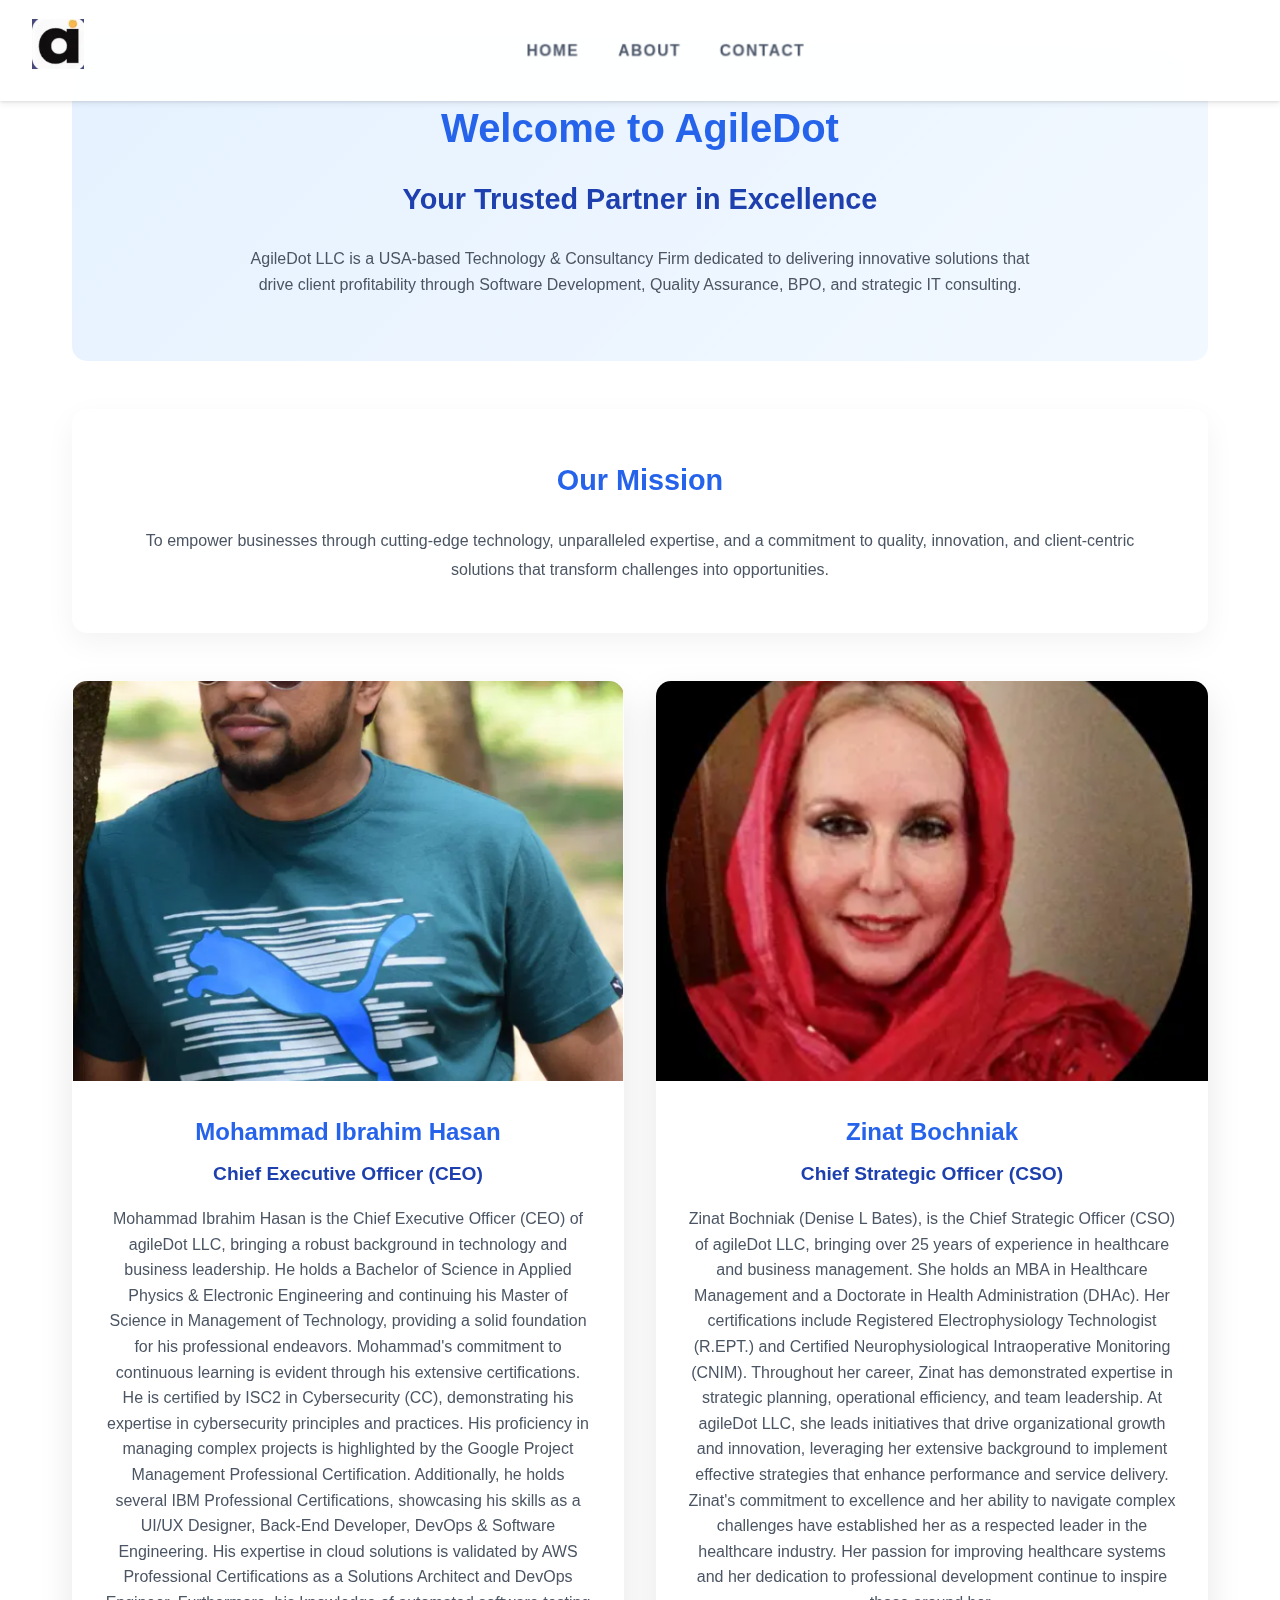
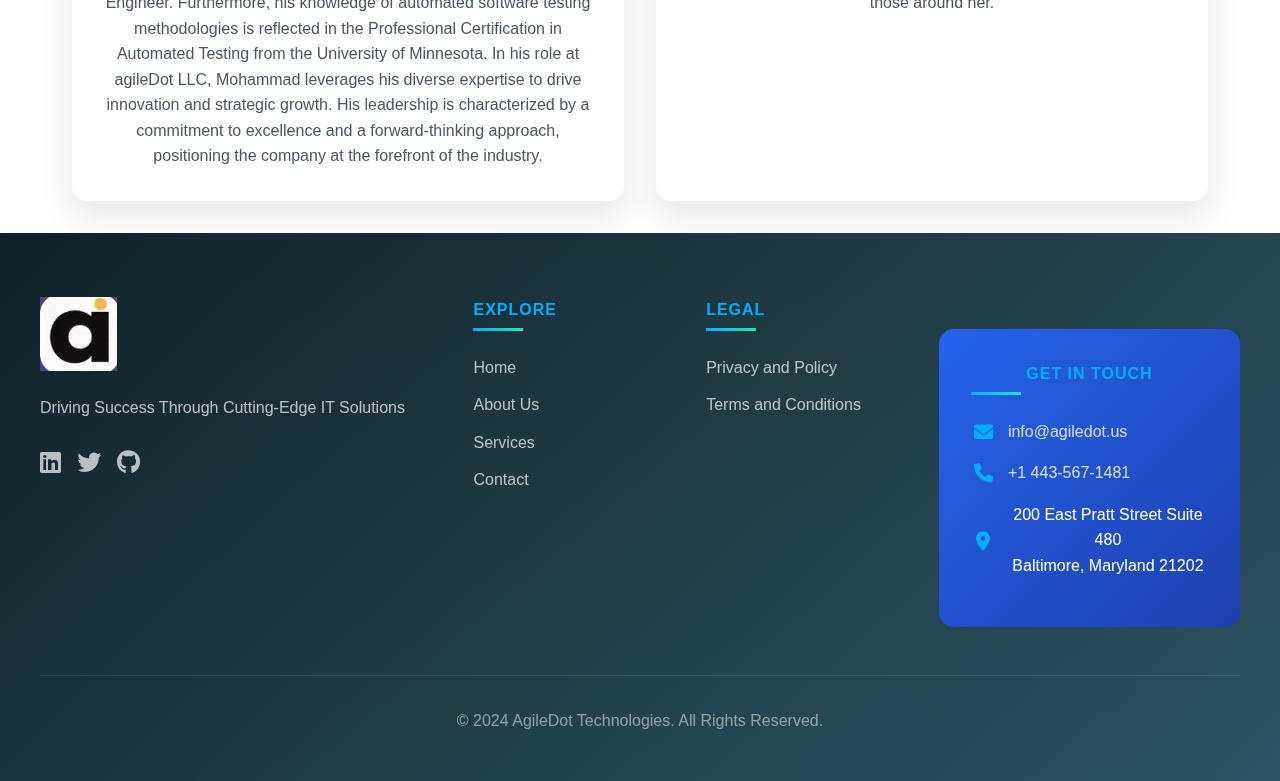
==== commit ef8619b3: "change many files" ====
--- a/about.html
+++ b/about.html
@@ -11,7 +11,9 @@
     <nav class="navbar">
         <div class="navbar-container">
             <div class="logo">
-                <img src="./images/logo.png" alt="logo">
+                <a href="index.html">
+                    <img src="./images/logo.png" alt="logo">
+                </a>
             </div>
             <div class="nav-links">
                 <a href="index.html">Home</a>
@@ -105,47 +107,65 @@
         </section>
     </main>
 
-    <footer class="footer">
-        <div class="footer-container">
-            <div class="footer-content">
-                <div class="footer-logo">
-                    <img src="./images/logo.png" alt="AgileDot Logo">
-                    <p>Driving Success Through Cutting-Edge IT Solutions Tailored for Your Business Growth</p>
-                </div>
-                <div class="footer-links">
-                    <div class="footer-section">
-                        <h3>Quick Links</h3>
-                        <ul>
-                            <li><a href="index.html">Home</a></li>
-                            <li><a href="#services">Services</a></li>
-                            <li><a href="about.html">About Us</a></li>
-                            <li><a href="contact.html">Contact</a></li>
-                            <li><a href="#">Privacy and Policy</a></li>
-                            <li><a href="#">Terms and Conditions</a></li>
-                        </ul>
-                    </div>
-                    <div class="footer-section">
-                        <h3>Contact</h3>
-                        <p>info@agiledot.us</p>
-                        <p>+1443-567-1481</p>
-                        <p>200 East Pratt Street Suite 480</p>
-                        <p>Baltimore, Maryland 21202</p>
+    <footer class="advanced-footer">
+        <div class="footer-wrapper">
+            <div class="footer-grid">
+                <div class="footer-brand">
+                    <a href="index.html" class="footer-logo">
+                        <img src="./images/logo.png" alt="AgileDot Logo">
+                    </a>
+                    <p class="brand-tagline">Driving Success Through Cutting-Edge IT Solutions</p>
+                    <div class="social-links">
+                        <a href="#" class="social-icon"><i class="fab fa-linkedin"></i></a>
+                        <a href="#" class="social-icon"><i class="fab fa-twitter"></i></a>
+                        <a href="#" class="social-icon"><i class="fab fa-github"></i></a>
                     </div>
                 </div>
-                <div class="footer-social">
-                    <h3>Follow Us</h3>
-                    <div class="social-links">
-                        <a href="#"><i class="fab fa-linkedin"></i></a>
-                        <a href="#"><i class="fab fa-twitter"></i></a>
-                        <a href="#"><i class="fab fa-facebook"></i></a>
-                    </div>
+                
+                <div class="footer-column">
+                    <h4 class="footer-column-title">Explore</h4>
+                    <ul class="footer-links">
+                        <li><a href="index.html">Home</a></li>
+                        <li><a href="about.html">About Us</a></li>
+                        <li><a href="#services">Services</a></li>
+                        <li><a href="contact.html">Contact</a></li>
+                    </ul>
+                </div>
+                
+                <div class="footer-column">
+                    <h4 class="footer-column-title">Legal</h4>
+                    <ul class="footer-links">
+                        <li><a href="privacy-policy.html">Privacy and Policy</a></li>
+                        <li><a href="terms-and-conditions.html">Terms and Conditions</a></li>
+                    </ul>
+                </div>
+                
+                <div class="footer-column contact-info">
+                    <h4 class="footer-column-title">Get in Touch</h4>
+                    <ul class="contact-details">
+                        <li>
+                            <i class="fas fa-envelope"></i>
+                            <a href="mailto:info@agiledot.us">info@agiledot.us</a>
+                        </li>
+                        <li>
+                            <i class="fas fa-phone"></i>
+                            <a href="tel:+14435671481">+1 443-567-1481</a>
+                        </li>
+                        <li>
+                            <i class="fas fa-map-marker-alt"></i>
+                            200 East Pratt Street Suite 480
+                            <br>Baltimore, Maryland 21202
+                        </li>
+                    </ul>
                 </div>
             </div>
+            
             <div class="footer-bottom">
-                <p> 2024 Agiledot. All rights reserved.</p>
-                <div class="footer-legal-links">
-                    <a href="#">Privacy Policy</a>
-                    <a href="#">Terms of Service</a>
+                <div class="footer-bottom-content">
+                    <p>&copy; 2024 AgileDot Technologies. All Rights Reserved.</p>
+                    <div class="footer-bottom-links">
+                        
+                    </div>
                 </div>
             </div>
         </div>
--- a/styles.css
+++ b/styles.css
@@ -915,310 +915,162 @@
 
 /* Clients Section Advanced Styling */
 .clients-section {
-    background: linear-gradient(to bottom right, #f8fafc, #f1f5f9);
-    padding: 6rem 2rem;
+    background: linear-gradient(135deg, #1a1a2e, #16213e);
+    padding: 4rem 2rem;
+    position: relative;
     overflow: hidden;
-    position: relative;
 }
 
 .clients-section::before {
     content: '';
     position: absolute;
-    top: -50%;
-    left: -50%;
-    width: 200%;
-    height: 200%;
-    background: radial-gradient(circle at center, rgba(37, 99, 235, 0.03) 0%, transparent 70%);
-    transform: rotate(-45deg);
-    z-index: 1;
-    opacity: 0.5;
+    top: 0;
+    left: 0;
+    width: 100%;
+    height: 100%;
+    background: radial-gradient(circle at 30% 50%, rgba(33, 150, 243, 0.1), transparent 50%);
+    pointer-events: none;
+}
+
+.clients-container {
+    max-width: 1200px;
+    margin: 0 auto;
+    text-align: center;
+}
+
+.clients-header {
+    margin-bottom: 3rem;
+    color: #ffffff;
+}
+
+.section-title {
+    font-size: 2.5rem;
+    font-weight: 700;
+    margin-bottom: 1rem;
+    text-transform: uppercase;
+    letter-spacing: 2px;
+    background: linear-gradient(45deg, #00b0ff, #1de9b6);
+    -webkit-background-clip: text;
+    -webkit-text-fill-color: transparent;
+    animation: title-shimmer 3s infinite linear;
+}
+
+@keyframes title-shimmer {
+    0% { background-position: -100% 0; }
+    100% { background-position: 100% 0; }
+}
+
+.section-subtitle {
+    font-size: 1.2rem;
+    color: rgba(255, 255, 255, 0.7);
+    max-width: 700px;
+    margin: 0 auto;
 }
 
 .clients-grid {
+    display: grid;
+    grid-template-columns: repeat(auto-fit, minmax(250px, 1fr));
+    gap: 2rem;
+    perspective: 1000px;
+}
+
+.client-card {
+    background: transparent;
+    border: none;
+    height: 350px;
+    position: relative;
+    transform-style: preserve-3d;
+    transition: all 0.8s ease;
+    cursor: pointer;
+}
+
+.client-card-inner {
+    width: 100%;
+    height: 100%;
+    position: relative;
+    transition: transform 0.8s;
+    transform-style: preserve-3d;
+}
+
+.client-card-front,
+.client-card-back {
+    position: absolute;
+    width: 100%;
+    height: 100%;
+    backface-visibility: hidden;
     display: flex;
-    flex-wrap: wrap;
+    flex-direction: column;
     justify-content: center;
     align-items: center;
-    gap: 4rem;
-    max-width: 2400px;
-    margin: 0 auto;
-    position: relative;
-    z-index: 10;
-    perspective: 3000px;
-}
-
-.client-card {
-    flex: 0 1 calc(33.333% - 4rem);
-    background: white;
-    border-radius: var(--border-radius);
-    padding: 3.5rem;
+    border-radius: 15px;
+    box-shadow: 0 10px 25px rgba(0, 0, 0, 0.2);
+    background: linear-gradient(145deg, #2c3e50, #34495e);
+    color: white;
+    padding: 1.5rem;
     text-align: center;
-    box-shadow: 0 30px 60px rgba(0, 0, 0, 0.08), 0 15px 30px rgba(0, 0, 0, 0.04);
-    transition: all var(--transition-speed) cubic-bezier(0.4, 0, 0.2, 1);
-    position: relative;
-    overflow: hidden;
-    display: flex;
-    flex-direction: column;
-    align-items: center;
-    transform-style: preserve-3d;
-    transform: perspective(2000px) translateZ(-100px) rotateX(15deg) rotateY(15deg);
-    opacity: 0.9;
-    border: 3px solid transparent;
-    will-change: transform, box-shadow;
-    animation: floatingCard 4s ease-in-out infinite alternate;
-}
-
-@keyframes floatingCard {
-    0% {
-        transform: perspective(2000px) translateZ(-100px) rotateX(15deg) rotateY(15deg) translateY(0);
-    }
-    50% {
-        transform: perspective(2000px) translateZ(-50px) rotateX(10deg) rotateY(10deg) translateY(-20px);
-    }
-    100% {
-        transform: perspective(2000px) translateZ(-100px) rotateX(15deg) rotateY(15deg) translateY(0);
-    }
-}
-
-.client-card:hover {
-    transform: perspective(2000px) translateZ(50px) rotateX(0) rotateY(0) scale(1.05);
-    box-shadow: 0 50px 100px rgba(0, 0, 0, 0.12), 0 20px 40px rgba(0, 0, 0, 0.06);
-    opacity: 1;
-    border-color: rgba(37, 99, 235, 0.2);
-    animation-play-state: paused;
+}
+
+.client-card-front {
+    transform: rotateY(0deg);
+}
+
+.client-card-back {
+    transform: rotateY(180deg);
+    background: linear-gradient(145deg, #16213e, #0f3460);
+}
+
+.client-card:hover .client-card-inner {
+    transform: rotateY(180deg);
 }
 
 .client-logo-wrapper {
-    width: 400px;
-    height: 400px;
+    width: 120px;
+    height: 120px;
     display: flex;
     justify-content: center;
     align-items: center;
-    margin-bottom: 3rem;
+    margin-bottom: 1rem;
     border-radius: 50%;
-    background: linear-gradient(135deg, #f5f7fa, #e6e9f0);
-    box-shadow: 0 25px 50px rgba(0, 0, 0, 0.08), inset 0 15px 30px rgba(0, 0, 0, 0.04);
-    transition: all var(--transition-speed) cubic-bezier(0.4, 0, 0.2, 1);
-    position: relative;
-    overflow: hidden;
-    transform: scale(0.6) rotateZ(-15deg);
-    border: 4px solid transparent;
-    will-change: transform, box-shadow;
-    animation: orbitLogo 6s linear infinite;
-}
-
-@keyframes orbitLogo {
-    0% {
-        transform: scale(0.6) rotateZ(-15deg) rotate(0deg);
-    }
-    50% {
-        transform: scale(0.7) rotateZ(15deg) rotate(180deg);
-    }
-    100% {
-        transform: scale(0.6) rotateZ(-15deg) rotate(360deg);
-    }
+    background: rgba(255, 255, 255, 0.1);
+    transition: transform 0.3s ease;
 }
 
 .client-card:hover .client-logo-wrapper {
-    transform: scale(1) rotate(360deg) rotateZ(0);
-    border-color: rgba(37, 99, 235, 0.3);
-    box-shadow: 0 40px 80px rgba(0, 0, 0, 0.12), inset 0 20px 40px rgba(0, 0, 0, 0.06);
-    animation-play-state: paused;
+    transform: scale(1.1) rotate(360deg);
 }
 
 .client-logo {
-    max-width: 280px;
-    max-height: 280px;
+    max-width: 80%;
+    max-height: 80%;
     object-fit: contain;
-    transition: transform var(--transition-speed) ease, filter var(--transition-speed) ease;
-    filter: grayscale(100%) brightness(0.5) contrast(1.3) drop-shadow(0 10px 20px rgba(0, 0, 0, 0.1));
-    will-change: transform, filter;
-    animation: pulseLogo 3s ease-in-out infinite alternate;
-}
-
-@keyframes pulseLogo {
-    0% {
-        transform: scale(0.9);
-        opacity: 0.8;
-    }
-    100% {
-        transform: scale(1);
-        opacity: 1;
-    }
-}
-
-.client-card:hover .client-logo {
-    transform: scale(1.3) rotate(10deg);
-    filter: grayscale(0%) brightness(1) contrast(1) drop-shadow(0 20px 40px rgba(37, 99, 235, 0.1));
-    animation-play-state: paused;
-}
-
-.client-details {
-    text-align: center;
-    margin-bottom: 3rem;
-    transform: translateZ(50px);
-    will-change: transform;
-}
-
-.client-details h3 {
-    font-size: 2.2rem;
-    color: var(--text-color-dark);
-    margin-bottom: 1.5rem;
-    transition: color var(--transition-speed) ease, transform var(--transition-speed) ease;
-    letter-spacing: 2px;
-    text-transform: uppercase;
-    background: var(--secondary-gradient);
-    -webkit-background-clip: text;
-    background-clip: text;
-    color: transparent;
-    font-weight: 800;
-    animation: textShimmer 3s infinite linear;
-}
-
-@keyframes textShimmer {
-    0% {
-        background-position: -100% 0;
-    }
-    100% {
-        background-position: 100% 0;
-    }
-}
-
-.client-card:hover .client-details h3 {
-    transform: scale(1.1) translateZ(80px);
-    letter-spacing: 2.5px;
-    animation-play-state: paused;
+}
+
+.client-name {
+    font-size: 1.3rem;
+    font-weight: 600;
+    margin-top: 1rem;
+    color: #00b0ff;
 }
 
 .client-details p {
-    color: var(--text-color-light);
-    font-size: 1.2rem;
-    line-height: 1.8;
-    opacity: 0.9;
-    transform: translateZ(30px);
-    animation: subtleFloat 2s ease-in-out infinite alternate;
-}
-
-@keyframes subtleFloat {
-    0% {
-        transform: translateY(0) translateZ(30px);
-    }
-    100% {
-        transform: translateY(-10px) translateZ(30px);
-    }
-}
-
-.client-overlay {
-    position: absolute;
-    bottom: -100%;
-    left: 0;
-    width: 100%;
-    background: linear-gradient(to bottom, transparent, rgba(37, 99, 235, 0.05));
-    opacity: 0;
-    transition: bottom var(--transition-speed) cubic-bezier(0.4, 0, 0.2, 1), opacity var(--transition-speed) ease;
-    display: flex;
-    justify-content: center;
-    align-items: center;
-    padding: 2rem;
-    z-index: 10;
-}
-
-.client-card:hover .client-overlay {
-    opacity: 1;
-    bottom: 0;
+    font-size: 0.9rem;
+    color: rgba(255, 255, 255, 0.8);
+    margin-bottom: 0.5rem;
 }
 
 .client-industry {
-    color: #2563eb;
-    font-weight: bold;
-    font-size: 1.1rem;
-    text-transform: uppercase;
-    letter-spacing: 3px;
-    background: var(--primary-gradient);
-    -webkit-background-clip: text;
-    background-clip: text;
-    color: transparent;
-    transition: letter-spacing var(--transition-speed) ease;
-    transform: translateZ(40px);
-    animation: industryPulse 2.5s infinite alternate;
-}
-
-@keyframes industryPulse {
-    0% {
-        transform: translateZ(40px) scale(0.95);
-        opacity: 0.8;
-    }
-    100% {
-        transform: translateZ(40px) scale(1);
-        opacity: 1;
-    }
-}
-
-.client-card:hover .client-industry {
-    letter-spacing: 3.5px;
-    animation-play-state: paused;
-}
-
-/* Advanced Staggered Entrance Animation */
-.client-card {
-    animation: advancedRiseUp 1.2s cubic-bezier(0.4, 0, 0.2, 1) forwards;
-    opacity: 0;
-    transform: perspective(2000px) translateY(100px) rotateX(30deg) rotateY(30deg) translateZ(-200px);
-}
-
-.client-card:nth-child(1) {
-    animation-delay: 0.2s;
-}
-
-.client-card:nth-child(2) {
-    animation-delay: 0.4s;
-}
-
-.client-card:nth-child(3) {
-    animation-delay: 0.6s;
-}
-
-.client-card:nth-child(4) {
-    animation-delay: 0.8s;
-}
-
-.client-card:nth-child(5) {
-    animation-delay: 1s;
-}
-
-@keyframes advancedRiseUp {
-    from {
-        opacity: 0;
-        transform: perspective(2000px) translateY(100px) rotateX(30deg) rotateY(30deg) translateZ(-200px);
-    }
-    to {
-        opacity: 0.9;
-        transform: perspective(2000px) translateY(0) rotateX(15deg) rotateY(15deg) translateZ(-100px);
-    }
-}
-
-/* Responsive Adjustments */
-@media (max-width: 1800px) {
-    .client-card {
-        flex: 0 1 calc(33.333% - 3.5rem);
-    }
-}
-
-@media (max-width: 1400px) {
-    .client-card {
-        flex: 0 1 calc(50% - 3rem);
-    }
-}
-
-@media (max-width: 1024px) {
-    .client-card {
-        flex: 0 1 calc(50% - 2.5rem);
-    }
+    display: inline-block;
+    background: #1de9b6;
+    color: #000;
+    padding: 0.3rem 0.7rem;
+    border-radius: 20px;
+    font-size: 0.8rem;
+    font-weight: 600;
 }
 
 @media (max-width: 768px) {
-    .client-card {
-        flex: 0 1 100%;
+    .clients-grid {
+        grid-template-columns: 1fr;
     }
 }
 
@@ -1454,186 +1306,237 @@
     height: 100%;
 }
 
-/* Premium Footer Styles */
-.footer {
-    background: linear-gradient(
-        135deg, 
-        rgba(33, 42, 62, 0.95) 0%, 
-        rgba(23, 32, 48, 0.95) 100%
-    );
-    color: var(--text-color);
-    padding: 5rem 2rem 3rem;
+/* Advanced Footer Design */
+.advanced-footer {
+    background: linear-gradient(135deg, #0f2027, #203a43, #2c5364);
+    color: #ffffff;
+    padding: 4rem 2rem 2rem;
     position: relative;
     overflow: hidden;
-    box-shadow: 0 -10px 30px rgba(0, 0, 0, 0.1);
-}
-
-.footer::before {
+}
+
+.advanced-footer::before {
     content: '';
     position: absolute;
     top: -50%;
     left: -50%;
     width: 200%;
     height: 200%;
-    background: 
-        radial-gradient(
-            ellipse at center, 
-            rgba(0, 123, 255, 0.05) 0%, 
-            transparent 70%
-        ),
-        repeating-linear-gradient(
-            45deg,
-            transparent 0,
-            transparent 10px,
-            rgba(255, 255, 255, 0.02) 10px,
-            rgba(255, 255, 255, 0.02) 20px
-        );
+    background: radial-gradient(
+        circle at 30% 50%, 
+        rgba(33, 150, 243, 0.1), 
+        transparent 50%
+    );
+    transform: rotate(-45deg);
     z-index: 1;
     opacity: 0.3;
-    mix-blend-mode: overlay;
-}
-
-.footer::after {
-    content: '';
-    position: absolute;
-    bottom: 0;
-    left: 0;
-    width: 100%;
-    height: 5px;
-    background: linear-gradient(
-        to right, 
-        #007bff, 
-        #6c757d, 
-        #28a745
-    );
-    z-index: 3;
-}
-
-.footer-container {
-    max-width: 1400px;
+}
+
+.footer-wrapper {
+    max-width: 1200px;
     margin: 0 auto;
     position: relative;
     z-index: 2;
-    background: transparent;
-}
-
-.footer-content {
-    background: rgba(255, 255, 255, 0.05);
-    border-radius: 15px;
-    padding: 3rem;
-    margin-bottom: 3rem;
-    box-shadow: 
-        0 10px 30px rgba(0, 0, 0, 0.1),
-        inset 0 0 50px rgba(0, 0, 0, 0.1);
-    border: 1px solid rgba(255, 255, 255, 0.1);
-    backdrop-filter: blur(10px);
-}
-
-.footer-section h3 {
-    color: #007bff;
-    position: relative;
-    padding-bottom: 0.5rem;
+}
+
+.footer-grid {
+    display: grid;
+    grid-template-columns: 2fr 1fr 1fr 1.5fr;
+    gap: 2rem;
+}
+
+.footer-brand {
+    display: flex;
+    flex-direction: column;
+}
+
+.footer-logo img {
+    max-width: 180px;
+    margin-bottom: 1rem;
+    transition: transform 0.3s ease;
+}
+
+.footer-logo img:hover {
+    transform: scale(1.05) rotate(3deg);
+}
+
+.brand-tagline {
+    color: rgba(255, 255, 255, 0.7);
     margin-bottom: 1.5rem;
+    line-height: 1.6;
+}
+
+.social-links {
+    display: flex;
+    gap: 1rem;
+}
+
+.social-icon {
+    color: rgba(255, 255, 255, 0.7);
+    font-size: 1.5rem;
+    transition: all 0.3s ease;
+}
+
+.social-icon:hover {
+    color: #00b0ff;
+    transform: translateY(-5px);
+}
+
+.footer-column {
+    display: flex;
+    flex-direction: column;
+}
+
+.footer-column-title {
+    color: #00b0ff;
     text-transform: uppercase;
     letter-spacing: 1px;
-}
-
-.footer-section h3::after {
+    margin-bottom: 1.5rem;
+    position: relative;
+    padding-bottom: 0.5rem;
+}
+
+.footer-column-title::after {
     content: '';
     position: absolute;
     bottom: 0;
     left: 0;
     width: 50px;
+    height: 3px;
+    background: linear-gradient(to right, #00b0ff, #1de9b6);
+}
+
+.footer-links {
+    list-style: none;
+    padding: 0;
+}
+
+.footer-links li {
+    margin-bottom: 0.75rem;
+}
+
+.footer-links a {
+    color: rgba(255, 255, 255, 0.7);
+    text-decoration: none;
+    transition: all 0.3s ease;
+    position: relative;
+}
+
+.footer-links a::after {
+    content: '';
+    position: absolute;
+    bottom: -3px;
+    left: 0;
+    width: 0;
     height: 2px;
-    background: linear-gradient(
-        to right, 
-        #007bff, 
-        transparent
-    );
-}
-
-.footer-logo img {
-    filter: 
-        brightness(1.2) 
-        contrast(1.2) 
-        drop-shadow(0 4px 6px rgba(0, 0, 0, 0.3));
-    transition: all 0.3s ease;
-}
-
-.footer-logo img:hover {
-    transform: scale(1.05) rotate(2deg);
-}
-
-.footer-logo p {
-    color: rgba(255, 255, 255, 0.7);
-    font-style: italic;
-    line-height: 1.7;
-}
-
-.footer-section ul li a,
-.footer-section p {
-    color: rgba(255, 255, 255, 0.7);
-    transition: all 0.3s ease;
-}
-
-.footer-section ul li a:hover {
-    color: #007bff;
-    transform: translateX(10px);
-}
-
-.social-links a {
-    color: rgba(255, 255, 255, 0.7);
-    transition: all 0.3s ease;
-}
-
-.social-links a:hover {
-    color: #007bff;
-    transform: translateY(-5px) scale(1.2);
+    background: linear-gradient(to right, #00b0ff, #1de9b6);
+    transition: width 0.3s ease;
+}
+
+.footer-links a:hover {
+    color: #00b0ff;
+}
+
+.footer-links a:hover::after {
+    width: 100%;
+}
+
+.contact-info .contact-details {
+    list-style: none;
+    padding: 0;
+}
+
+.contact-details li {
+    margin-bottom: 1rem;
+    display: flex;
+    align-items: center;
+    gap: 0.75rem;
+}
+
+.contact-details i {
+    color: #00b0ff;
+    font-size: 1.2rem;
+    min-width: 25px;
+    text-align: center;
+}
+
+.contact-details a {
+    color: rgba(255, 255, 255, 0.8);
+    text-decoration: none;
+    transition: color 0.3s ease;
+}
+
+.contact-details a:hover {
+    color: #00b0ff;
 }
 
 .footer-bottom {
+    margin-top: 3rem;
+    padding-top: 2rem;
     border-top: 1px solid rgba(255, 255, 255, 0.1);
-    padding-top: 2rem;
+    text-align: center;
+}
+
+.footer-bottom-content {
+    display: flex;
+    justify-content: center;
+    align-items: center;
+    flex-direction: column;
 }
 
 .footer-bottom p {
+    color: rgba(255, 255, 255, 0.5);
+    margin-bottom: 1rem;
+}
+
+.footer-bottom-links {
+    display: flex;
+    gap: 1.5rem;
+}
+
+.footer-bottom-links a {
     color: rgba(255, 255, 255, 0.6);
-}
-
-.footer-legal-links a {
-    color: rgba(255, 255, 255, 0.7);
-}
-
-.footer-legal-links a:hover {
-    color: #007bff;
+    text-decoration: none;
+    transition: color 0.3s ease;
+}
+
+.footer-bottom-links a:hover {
+    color: #00b0ff;
+}
+
+/* Responsive Footer */
+@media (max-width: 1024px) {
+    .footer-grid {
+        grid-template-columns: 1fr 1fr;
+        gap: 2rem;
+    }
 }
 
 @media (max-width: 768px) {
-    .footer-content {
+    .footer-grid {
         grid-template-columns: 1fr;
+    }
+
+    .footer-brand {
         text-align: center;
-    }
-
-    .footer-logo,
-    .footer-links,
-    .footer-social {
-        display: flex;
-        flex-direction: column;
         align-items: center;
-    }
-
-    .footer-links {
-        grid-template-columns: 1fr;
     }
 
     .social-links {
         justify-content: center;
     }
 
-    .footer-bottom {
-        flex-direction: column;
-        gap: 1rem;
+    .footer-column {
+        align-items: center;
+    }
+
+    .footer-column-title {
         text-align: center;
+    }
+
+    .footer-column-title::after {
+        left: 50%;
+        transform: translateX(-50%);
     }
 }
 
@@ -2381,4 +2284,667 @@
         top: -50px;
         opacity: 0;
     }
+}
+
+/* Global Responsive Adjustments */
+* {
+    box-sizing: border-box;
+    margin: 0;
+    padding: 0;
+    scroll-behavior: smooth;
+}
+
+html, body {
+    max-width: 100%;
+    overflow-x: hidden;
+}
+
+/* Responsive Typography */
+:root {
+    --base-font-size: 16px;
+    --h1-size: 2.5rem;
+    --h2-size: 2rem;
+    --h3-size: 1.5rem;
+}
+
+html {
+    font-size: var(--base-font-size);
+}
+
+/* Responsive Breakpoints */
+@media screen and (max-width: 1200px) {
+    :root {
+        --h1-size: 2.2rem;
+        --h2-size: 1.8rem;
+        --h3-size: 1.3rem;
+    }
+    
+    html {
+        font-size: 15px;
+    }
+}
+
+@media screen and (max-width: 992px) {
+    :root {
+        --h1-size: 2rem;
+        --h2-size: 1.6rem;
+        --h3-size: 1.2rem;
+    }
+    
+    html {
+        font-size: 14px;
+    }
+
+    /* Navigation Responsive */
+    .navbar {
+        flex-direction: column;
+        align-items: center;
+        padding: 1rem;
+    }
+
+    .nav-links {
+        flex-direction: column;
+        width: 100%;
+    }
+
+    /* Hero Section Responsive */
+    .hero-section {
+        text-align: center;
+        padding: 2rem 1rem;
+    }
+
+    .hero-content {
+        width: 100%;
+        padding: 0;
+    }
+
+    .hero-buttons {
+        flex-direction: column;
+        gap: 1rem;
+    }
+
+    .hero-buttons .btn {
+        width: 100%;
+        text-align: center;
+    }
+
+    /* Services Section Responsive */
+    .services-grid {
+        grid-template-columns: 1fr;
+    }
+
+    .service-card {
+        width: 100%;
+    }
+
+    /* About Section Responsive */
+    .about-content {
+        flex-direction: column;
+        text-align: center;
+    }
+
+    .about-image {
+        margin-bottom: 2rem;
+        width: 100%;
+    }
+
+    .about-text {
+        width: 100%;
+    }
+
+    /* Clients Section Responsive */
+    .clients-grid {
+        grid-template-columns: 1fr;
+    }
+
+    /* Contact Section Responsive */
+    .contact-container {
+        flex-direction: column;
+    }
+
+    .contact-info, 
+    .contact-form {
+        width: 100%;
+        margin-bottom: 2rem;
+    }
+}
+
+@media screen and (max-width: 576px) {
+    :root {
+        --h1-size: 1.8rem;
+        --h2-size: 1.4rem;
+        --h3-size: 1.1rem;
+    }
+    
+    html {
+        font-size: 13px;
+    }
+
+    /* Tighter spacing for mobile */
+    section {
+        padding: 2rem 1rem;
+    }
+
+    .container {
+        padding: 0 1rem;
+    }
+
+    /* Specific mobile adjustments */
+    .hero-section h1 {
+        font-size: var(--h1-size);
+    }
+
+    .section-title {
+        font-size: var(--h2-size);
+    }
+
+    .btn {
+        padding: 0.8rem 1.2rem;
+        font-size: 0.9rem;
+    }
+}
+
+/* Responsive Images */
+img {
+    max-width: 100%;
+    height: auto;
+}
+
+/* Responsive Flexbox and Grid Utilities */
+.flex-responsive {
+    display: flex;
+    flex-wrap: wrap;
+}
+
+.grid-responsive {
+    display: grid;
+    grid-template-columns: repeat(auto-fit, minmax(250px, 1fr));
+    gap: 1rem;
+}
+
+/* Scroll Bar Styling for Better Mobile Experience */
+::-webkit-scrollbar {
+    width: 8px;
+}
+
+::-webkit-scrollbar-track {
+    background: #f1f1f1;
+}
+
+::-webkit-scrollbar-thumb {
+    background: #888;
+    border-radius: 4px;
+}
+
+::-webkit-scrollbar-thumb:hover {
+    background: #555;
+}
+
+/* Responsive Video Embeds */
+.video-container {
+    position: relative;
+    padding-bottom: 56.25%; /* 16:9 aspect ratio */
+    height: 0;
+    overflow: hidden;
+}
+
+.video-container iframe,
+.video-container object,
+.video-container embed {
+    position: absolute;
+    top: 0;
+    left: 0;
+    width: 100%;
+    height: 100%;
+}
+
+/* Mobile Touch Optimization */
+@media (hover: none) and (pointer: coarse) {
+    /* Styles for touch devices */
+    .hover-effect {
+        transition: none;
+    }
+
+    /* Increase tap target size */
+    .btn, 
+    .nav-link, 
+    .client-card {
+        min-height: 44px;
+        min-width: 44px;
+    }
+}
+
+/* Print Styles */
+@media print {
+    * {
+        background: transparent !important;
+        color: #000 !important;
+        box-shadow: none !important;
+        text-shadow: none !important;
+    }
+
+    body {
+        font-size: 12pt;
+        line-height: 1.5;
+    }
+}
+
+@media (max-width: 992px) {
+    .navbar {
+        flex-direction: column;
+        align-items: center;
+        padding: 1rem;
+    }
+
+    .nav-links {
+        flex-direction: column;
+        width: 100%;
+    }
+
+    /* Hero Section Responsive */
+    .hero-section {
+        text-align: center;
+        padding: 2rem 1rem;
+    }
+
+    .hero-content {
+        width: 100%;
+        padding: 0;
+    }
+
+    .hero-buttons {
+        flex-direction: column;
+        gap: 1rem;
+    }
+
+    .hero-buttons .btn {
+        width: 100%;
+        text-align: center;
+    }
+
+    /* Services Section Responsive */
+    .services-grid {
+        grid-template-columns: 1fr;
+    }
+
+    .service-card {
+        width: 100%;
+    }
+
+    /* About Section Responsive */
+    .about-content {
+        flex-direction: column;
+        text-align: center;
+    }
+
+    .about-image {
+        margin-bottom: 2rem;
+        width: 100%;
+    }
+
+    .about-text {
+        width: 100%;
+    }
+
+    /* Clients Section Responsive */
+    .clients-grid {
+        grid-template-columns: 1fr;
+    }
+
+    /* Contact Section Responsive */
+    .contact-container {
+        flex-direction: column;
+    }
+
+    .contact-info, 
+    .contact-form {
+        width: 100%;
+        margin-bottom: 2rem;
+    }
+}
+
+/* Logo Link Styling */
+.logo a {
+    display: inline-block;
+    transition: transform 0.3s ease;
+}
+
+.logo a:hover {
+    transform: scale(1.05);
+}
+
+.logo a img {
+    max-height: 50px;
+    width: auto;
+}
+
+/* Terms and Conditions Page Styles */
+.terms-container {
+    max-width: 900px;
+    margin: 3rem auto;
+    padding: 2rem;
+    perspective: 1000px;
+}
+
+.terms-header {
+    text-align: center;
+    margin-bottom: 3rem;
+    position: relative;
+    transform-style: preserve-3d;
+}
+
+.terms-header h1 {
+    font-size: 3rem;
+    color: var(--primary-color);
+    position: relative;
+    display: inline-block;
+    transform: translateZ(50px);
+    text-shadow: 0 4px 6px rgba(0,0,0,0.1);
+    transition: all 0.5s ease;
+}
+
+.terms-header h1::before {
+    content: '';
+    position: absolute;
+    bottom: -10px;
+    left: 0;
+    width: 100%;
+    height: 3px;
+    background: linear-gradient(to right, var(--primary-color), var(--secondary-color));
+    transform: scaleX(0);
+    transition: transform 0.5s ease;
+}
+
+.terms-header:hover h1 {
+    transform: translateZ(100px) rotateX(-10deg);
+}
+
+.terms-header:hover h1::before {
+    transform: scaleX(1);
+}
+
+.terms-section {
+    background: white;
+    border-radius: 15px;
+    padding: 2.5rem;
+    margin-bottom: 2rem;
+    box-shadow: 0 15px 35px rgba(0,0,0,0.05);
+    position: relative;
+    overflow: hidden;
+    transition: all 0.5s ease;
+    transform-style: preserve-3d;
+}
+
+.terms-section::before {
+    content: '';
+    position: absolute;
+    top: -50%;
+    left: -50%;
+    width: 200%;
+    height: 200%;
+    background: radial-gradient(
+        circle at center, 
+        rgba(52, 152, 219, 0.05) 0%, 
+        transparent 70%
+    );
+    transform: rotate(-45deg);
+    z-index: 1;
+    opacity: 0;
+    transition: opacity 0.5s ease;
+}
+
+.terms-section:hover {
+    transform: scale(1.02) rotateX(5deg);
+    box-shadow: 0 20px 40px rgba(0,0,0,0.1);
+}
+
+.terms-section:hover::before {
+    opacity: 1;
+}
+
+.terms-section h2 {
+    color: var(--secondary-color);
+    margin-bottom: 1.5rem;
+    position: relative;
+    display: inline-block;
+    transform: translateZ(30px);
+}
+
+.terms-section h2::after {
+    content: '';
+    position: absolute;
+    bottom: -5px;
+    left: 0;
+    width: 50px;
+    height: 3px;
+    background: linear-gradient(to right, var(--primary-color), var(--secondary-color));
+    transform: scaleX(0);
+    transition: transform 0.5s ease;
+}
+
+.terms-section:hover h2::after {
+    transform: scaleX(1);
+}
+
+.terms-list {
+    list-style-type: none;
+    padding: 0;
+}
+
+.terms-list li {
+    position: relative;
+    padding-left: 30px;
+    margin-bottom: 1rem;
+    opacity: 0;
+    transform: translateX(-20px);
+    transition: all 0.6s ease;
+}
+
+.terms-section:hover .terms-list li {
+    opacity: 1;
+    transform: translateX(0);
+}
+
+.terms-list li::before {
+    content: '✓';
+    position: absolute;
+    left: 0;
+    color: var(--secondary-color);
+    font-weight: bold;
+    transform: translateZ(50px);
+}
+
+.last-updated {
+    text-align: center;
+    color: rgba(0,0,0,0.5);
+    margin-top: 2rem;
+    font-style: italic;
+    transform: translateZ(20px);
+    transition: all 0.5s ease;
+}
+
+.contact-info {
+    background: linear-gradient(135deg, var(--primary-color), var(--secondary-color));
+    color: white;
+    padding: 2rem;
+    border-radius: 15px;
+    text-align: center;
+    margin-top: 2rem;
+    transform: translateZ(40px);
+    transition: all 0.5s ease;
+}
+
+.contact-info:hover {
+    transform: translateZ(60px) scale(1.02);
+}
+
+/* Privacy Policy Page Styles */
+.privacy-policy-container {
+    max-width: 900px;
+    margin: 2rem auto;
+    perspective: 1000px;
+}
+
+.privacy-policy-header {
+    text-align: center;
+    margin-bottom: 3rem;
+    position: relative;
+    transform-style: preserve-3d;
+}
+
+.privacy-policy-header h1 {
+    font-size: 3rem;
+    color: var(--primary-color);
+    position: relative;
+    display: inline-block;
+    transform: translateZ(50px);
+    text-shadow: 0 4px 6px rgba(0,0,0,0.1);
+    transition: all 0.5s ease;
+}
+
+.privacy-policy-header h1::before {
+    content: '';
+    position: absolute;
+    bottom: -10px;
+    left: 0;
+    width: 100%;
+    height: 3px;
+    background: linear-gradient(to right, var(--primary-color), var(--secondary-color));
+    transform: scaleX(0);
+    transition: transform 0.5s ease;
+}
+
+.privacy-policy-header:hover h1 {
+    transform: translateZ(100px) rotateX(-10deg);
+}
+
+.privacy-policy-header:hover h1::before {
+    transform: scaleX(1);
+}
+
+.policy-section {
+    background: white;
+    border-radius: 15px;
+    padding: 2.5rem;
+    margin-bottom: 2rem;
+    box-shadow: 0 15px 35px rgba(0,0,0,0.05);
+    position: relative;
+    overflow: hidden;
+    transition: all 0.5s ease;
+    transform-style: preserve-3d;
+}
+
+.policy-section::before {
+    content: '';
+    position: absolute;
+    top: -50%;
+    left: -50%;
+    width: 200%;
+    height: 200%;
+    background: radial-gradient(
+        circle at center, 
+        rgba(52, 152, 219, 0.05) 0%, 
+        transparent 70%
+    );
+    transform: rotate(-45deg);
+    z-index: 1;
+    opacity: 0;
+    transition: opacity 0.5s ease;
+}
+
+.policy-section:hover {
+    transform: scale(1.02) rotateX(5deg);
+    box-shadow: 0 20px 40px rgba(0,0,0,0.1);
+}
+
+.policy-section:hover::before {
+    opacity: 1;
+}
+
+.policy-section h2 {
+    color: var(--secondary-color);
+    margin-bottom: 1.5rem;
+    position: relative;
+    display: inline-block;
+    transform: translateZ(30px);
+}
+
+.policy-section h2::after {
+    content: '';
+    position: absolute;
+    bottom: -5px;
+    left: 0;
+    width: 50px;
+    height: 3px;
+    background: linear-gradient(to right, var(--primary-color), var(--secondary-color));
+    transform: scaleX(0);
+    transition: transform 0.5s ease;
+}
+
+.policy-section:hover h2::after {
+    transform: scaleX(1);
+}
+
+.policy-list {
+    list-style-type: none;
+    padding: 0;
+}
+
+.policy-list li {
+    position: relative;
+    padding-left: 30px;
+    margin-bottom: 1rem;
+    opacity: 0;
+    transform: translateX(-20px);
+    transition: all 0.6s ease;
+}
+
+.policy-section:hover .policy-list li {
+    opacity: 1;
+    transform: translateX(0);
+}
+
+.policy-list li::before {
+    content: '✓';
+    position: absolute;
+    left: 0;
+    color: var(--secondary-color);
+    font-weight: bold;
+    transform: translateZ(50px);
+}
+
+.last-updated {
+    text-align: center;
+    color: rgba(0,0,0,0.5);
+    margin-top: 2rem;
+    font-style: italic;
+    transform: translateZ(20px);
+    transition: all 0.5s ease;
+}
+
+.contact-info {
+    background: linear-gradient(135deg, var(--primary-color), var(--secondary-color));
+    color: white;
+    padding: 2rem;
+    border-radius: 15px;
+    text-align: center;
+    margin-top: 2rem;
+    transform: translateZ(40px);
+    transition: all 0.5s ease;
+}
+
+.contact-info:hover {
+    transform: translateZ(60px) scale(1.02);
+}
+
+@media (max-width: 768px) {
+    .terms-container,
+    .privacy-policy-container {
+        padding: 1rem;
+    }
+
+    .terms-section,
+    .policy-section {
+        padding: 1.5rem;
+    }
 }